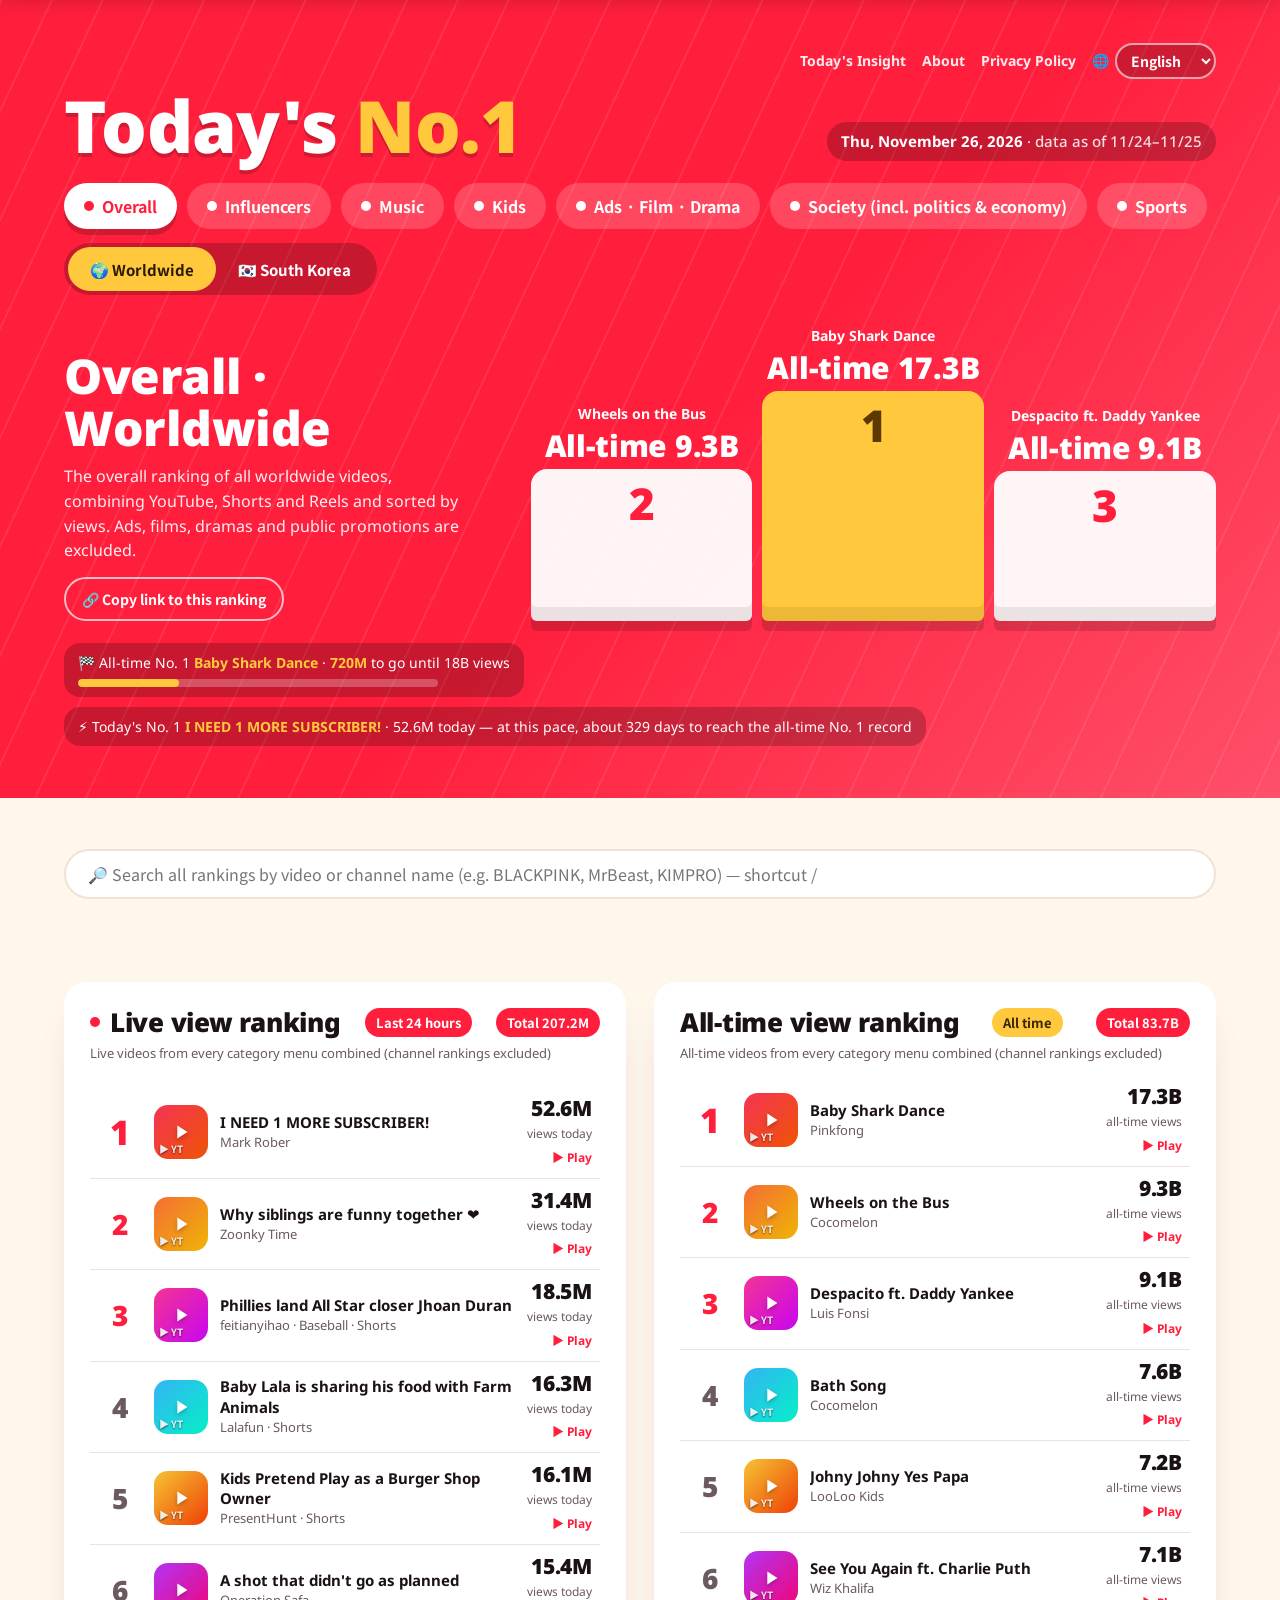
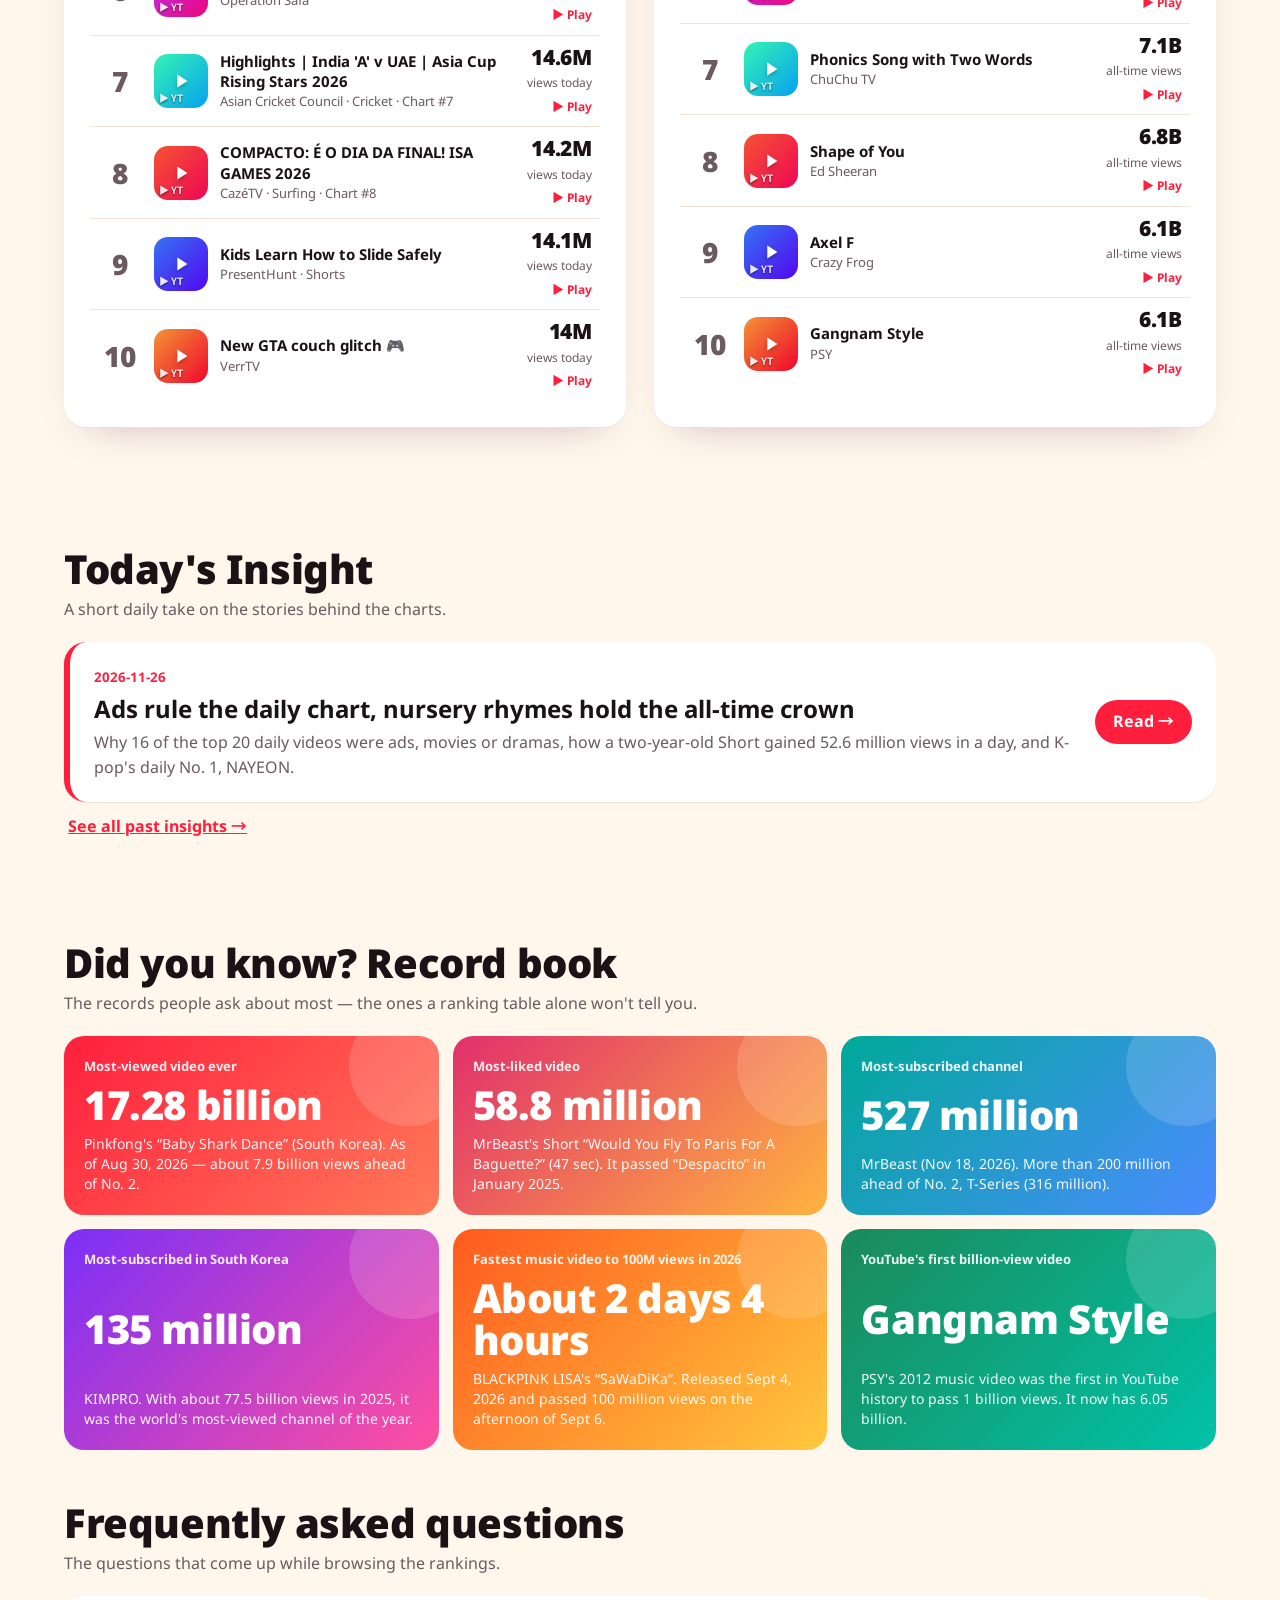
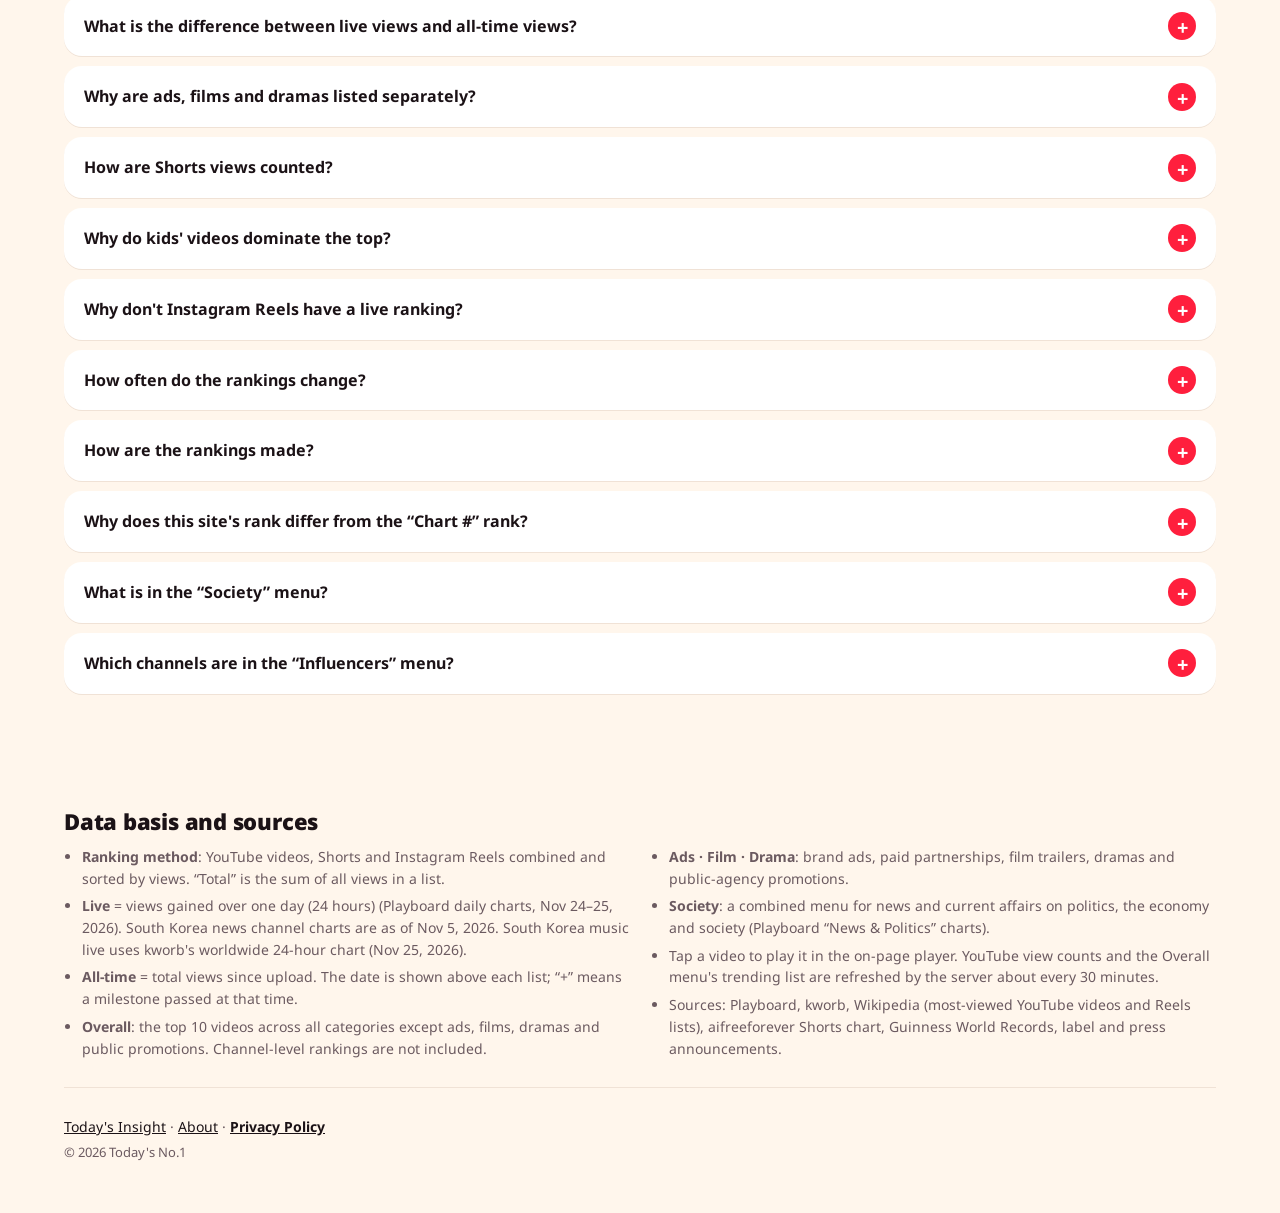
==== index.html @ 50cc7dae "오늘의 1위 사이트 첫 배포: 7개 언어, 설치형 앱, 서버 조회수 갱신 Co-Authored-By: Claude Opus 5.5 <noreply@anthropic.com> Cla" ====
<!DOCTYPE html>
<html lang="ko">
<head>
<meta charset="utf-8">
<meta name="viewport" content="width=device-width, initial-scale=1, viewport-fit=cover">
<title>오늘의 1위</title>
<meta name="description" content="유튜브·쇼츠·인스타 릴스 조회수 순위를 분야별(종합·인플루언서·음악·키즈·광고·사회·스포츠)로 전세계와 South Korea로 나눠 실시간·누적으로 한눈에 보는 사이트">
<meta property="og:title" content="오늘의 1위 — 전세계·South Korea 조회수 순위">
<meta property="og:description" content="유튜브·쇼츠·릴스 조회수 실시간·누적 순위를 분야별로 한눈에">
<meta property="og:type" content="website">
<meta name="theme-color" content="#ff1f3d">
<link rel="icon" type="image/png" sizes="32x32" href="icons/favicon-32.png">
<link rel="manifest" href="manifest.webmanifest">
<link rel="apple-touch-icon" href="icons/apple-touch-icon.png">
<meta name="apple-mobile-web-app-capable" content="yes">
<meta name="mobile-web-app-capable" content="yes">
<meta name="apple-mobile-web-app-status-bar-style" content="black-translucent">
<meta name="apple-mobile-web-app-title" content="오늘의 1위">
<link rel="preconnect" href="https://fonts.googleapis.com">
<link href="https://fonts.googleapis.com/css2?family=Black+Han+Sans&family=Noto+Sans+KR:wght@400;500;700;900&display=swap" rel="stylesheet">
<style>
/* VOICE: 시끌벅적한 시상식 전광판 — 들뜨고 화려하지만 숫자는 정확하게
   IDEA: 플랫폼마다 색이 바뀌는 시상대(포디움) + 순위 전광판
   PICTURE: 상단 컬러 밴드 위에 1·2·3위 시상대, 높이는 조회수에 비례
   COLOUR and TYPE: 유튜브 레드 / 쇼츠 오렌지 / 릴스 핑크 / 인플루언서 틸, 노랑 포인트; Black Han Sans + Noto Sans KR
   LAYOUT: 컬러 밴드(로고·메뉴·시상대) → 실시간 | 누적 두 단 랭킹 → 출처 */
:root{color-scheme:light dark;
  --bg:light-dark(#fff6ec,#140f13);--card:light-dark(#ffffff,#211a20);--ink:light-dark(#1b1216,#fbf3ee);
  --sub:light-dark(#6b5a60,#bfaeb4);--line:light-dark(#f0e2d6,#33282f);--gold:#ffc83d;
  --c:#ff1f3d;--c2:#ff7a90;--on:#fff}
:root[data-theme=light]{color-scheme:light}:root[data-theme=dark]{color-scheme:dark}
body[data-p=total]{--c:#ff1f3d;--c2:#ff7a90}
body[data-p=society]{--c:#c2185b;--c2:#ff8a65}
body[data-p=sports]{--c:#0087b8;--c2:#4fe0a6}
.sum{background:var(--ink);color:var(--bg)}
body[data-p=shorts]{--c:#ff5a1f;--c2:#ffb15c}
body[data-p=reels]{--c:#e1306c;--c2:#ffb340}
body[data-p=inf]{--c:#00a99a;--c2:#4b8bff}
body[data-p=music]{--c:#7a2df0;--c2:#ff5c8a}
body[data-p=kids]{--c:#1fa64a;--c2:#ffd23f}
body[data-p=ad]{--c:#2459e0;--c2:#20c4d8}
*{box-sizing:border-box;min-width:0}
body{margin:0;background:var(--bg);color:var(--ink);font:16px/1.55 "Noto Sans KR",system-ui,sans-serif;overflow-x:clip}
a{color:inherit}
.band{padding:clamp(22px,4vw,52px) max(5vw,16px)}
.wrap{max-width:1240px;margin:0 auto}
.hero{background:linear-gradient(135deg,var(--c) 0%,var(--c) 55%,var(--c2) 140%);color:var(--on);position:relative;overflow:hidden;transition:background .4s}
.hero::before{content:"";position:absolute;inset:0;background:repeating-linear-gradient(115deg,rgba(255,255,255,.08) 0 2px,transparent 2px 46px);pointer-events:none}
.top{display:flex;flex-wrap:wrap;align-items:flex-end;justify-content:space-between;gap:12px;position:relative}
h1{font:400 clamp(40px,7vw,72px)/1 "Black Han Sans",sans-serif;margin:0;letter-spacing:.5px;text-shadow:0 4px 0 rgba(0,0,0,.18)}
h1 span{color:var(--gold)}
.date{font-weight:700;font-size:15px;background:rgba(0,0,0,.22);padding:8px 14px;border-radius:999px;white-space:nowrap}
nav{display:flex;flex-wrap:wrap;gap:10px;margin-top:22px;position:relative}
.tab{appearance:none;border:0;cursor:pointer;font:700 16px "Noto Sans KR",sans-serif;min-height:46px;padding:0 20px;border-radius:999px;background:rgba(255,255,255,.18);color:#fff;display:flex;align-items:center;gap:8px}
.tab[aria-selected=true]{background:#fff;color:var(--c);box-shadow:0 6px 0 rgba(0,0,0,.18)}
.tab:focus-visible,.seg button:focus-visible,.row:focus-visible,.go:focus-visible{outline:3px solid var(--gold);outline-offset:2px}
.dot{width:10px;height:10px;border-radius:50%;background:currentColor}
.seg{display:inline-flex;background:rgba(0,0,0,.22);border-radius:999px;padding:4px;margin-top:14px;position:relative}
.seg button{appearance:none;border:0;cursor:pointer;font:700 15px "Noto Sans KR",sans-serif;min-height:44px;padding:0 22px;border-radius:999px;background:transparent;color:#fff}
.seg button[aria-pressed=true]{background:var(--gold);color:#2a1a00}
.stage{display:grid;grid-template-columns:minmax(0,1fr) minmax(0,1.6fr);gap:clamp(16px,3vw,40px);align-items:end;margin-top:26px;position:relative}
.stage h2{font:400 clamp(30px,4.4vw,48px)/1.08 "Black Han Sans",sans-serif;margin:0 0 10px;text-wrap:balance}
.stage p{margin:0;opacity:.92;max-width:44ch}
.pod{display:grid;grid-template-columns:repeat(3,minmax(0,1fr));gap:10px;align-items:end;min-height:300px}
.step{display:flex;flex-direction:column;justify-content:flex-end;text-decoration:none;color:inherit}
.step .who{font-size:14px;font-weight:700;line-height:1.3;margin-bottom:8px;display:-webkit-box;-webkit-line-clamp:2;-webkit-box-orient:vertical;overflow:hidden;text-align:center}
.step .n{font:400 clamp(22px,3vw,30px)/1 "Black Han Sans",sans-serif;text-align:center;margin-bottom:8px;white-space:nowrap}
.block{border-radius:16px 16px 6px 6px;background:rgba(255,255,255,.95);color:var(--c);display:flex;align-items:flex-start;justify-content:center;padding-top:12px;font:400 44px/1 "Black Han Sans",sans-serif;box-shadow:inset 0 -14px 0 rgba(0,0,0,.08),0 10px 0 rgba(0,0,0,.15);transform-origin:bottom;animation:rise .7s cubic-bezier(.2,.9,.3,1.2) both}
.s1 .block{background:var(--gold);color:#5a3a00}
.step:hover .block{filter:brightness(1.05)}
@keyframes rise{from{transform:scaleY(.05)}to{transform:scaleY(1)}}
.pod-empty{grid-column:1/-1;align-self:center;text-align:center;font-weight:700;background:rgba(0,0,0,.18);border-radius:18px;padding:28px}
main .wrap{display:grid;grid-template-columns:repeat(2,minmax(0,1fr));gap:clamp(16px,2.4vw,28px)}
.board{background:var(--card);border-radius:22px;padding:clamp(16px,2.2vw,26px);box-shadow:0 1px 0 var(--line),0 18px 40px -26px rgba(60,20,30,.35)}
.bh{display:flex;flex-wrap:wrap;align-items:center;justify-content:space-between;gap:8px;margin-bottom:6px}
.bh h3{font:400 26px/1.1 "Black Han Sans",sans-serif;margin:0;display:flex;align-items:center;gap:10px}
.pill{font:700 13px "Noto Sans KR",sans-serif;padding:5px 11px;border-radius:999px;background:var(--c);color:#fff;white-space:nowrap}
.pill.t{background:var(--gold);color:#3a2600}
.live{width:10px;height:10px;border-radius:50%;background:var(--c);box-shadow:0 0 0 0 var(--c);animation:pulse 1.6s infinite}
@keyframes pulse{70%{box-shadow:0 0 0 10px transparent}100%{box-shadow:0 0 0 0 transparent}}
.asof{font-size:13px;color:var(--sub);margin:0 0 12px}
ol{list-style:none;margin:0;padding:0}
.row{display:grid;grid-template-columns:44px 54px minmax(0,1fr) auto;gap:12px;align-items:center;padding:10px 8px;border-radius:14px;text-decoration:none;min-height:66px}
.row:hover{background:color-mix(in srgb,var(--c) 9%,transparent)}
li+li .row{border-top:1px solid var(--line);border-radius:0}
li+li .row:hover{border-radius:14px}
.rk{font:400 28px/1 "Black Han Sans",sans-serif;text-align:center;color:var(--sub)}
li:nth-child(1) .rk{color:var(--c);font-size:34px}li:nth-child(2) .rk,li:nth-child(3) .rk{color:var(--c)}
.th{width:54px;height:54px;border-radius:14px;display:grid;place-items:center;position:relative;overflow:hidden}
.th svg{width:22px;height:22px;fill:#fff;filter:drop-shadow(0 2px 2px rgba(0,0,0,.25))}
.th b{position:absolute;left:5px;bottom:3px;font:700 10px "Noto Sans KR";color:rgba(255,255,255,.9)}
.tt{font-weight:700;line-height:1.35;display:-webkit-box;-webkit-line-clamp:2;-webkit-box-orient:vertical;overflow:hidden;font-size:15px}
.ch{display:block;font-size:13px;color:var(--sub);white-space:nowrap;overflow:hidden;text-overflow:ellipsis}
.bar{height:5px;border-radius:5px;background:var(--line);margin-top:6px;overflow:hidden}
.bar i{display:block;height:100%;border-radius:5px;background:linear-gradient(90deg,var(--c),var(--c2))}
.vv{text-align:right;white-space:nowrap}
.vv strong{display:block;font:400 21px/1.1 "Black Han Sans",sans-serif;color:var(--ink)}
.vv small{font-size:12px;color:var(--sub)}
.vv .play{display:block;margin-top:4px;font-size:12px;font-weight:700;color:var(--c)}
.xh{font:700 15px "Noto Sans KR",sans-serif;margin:20px 0 4px;padding-top:14px;border-top:3px solid var(--c);color:var(--c)}
.empty{border:2px dashed var(--line);border-radius:18px;padding:22px;text-align:center;color:var(--sub)}
.empty strong{display:block;color:var(--ink);font-size:17px;margin-bottom:6px}
.go{display:inline-flex;align-items:center;min-height:44px;margin-top:12px;padding:0 18px;border-radius:999px;background:var(--c);color:#fff;font-weight:700;text-decoration:none}
.note{font-size:13px;color:var(--sub);margin:12px 4px 0}
footer{color:var(--sub);font-size:14px}
footer h4{font:400 22px "Black Han Sans",sans-serif;color:var(--ink);margin:0 0 10px}
footer ul{margin:0;padding-left:18px;columns:2 320px;column-gap:40px}
footer li{margin-bottom:6px;break-inside:avoid}
@media(max-width:900px){main .wrap{grid-template-columns:minmax(0,1fr)}.stage{grid-template-columns:minmax(0,1fr)}}
@media(max-width:600px){.step .n{font-size:17px;white-space:normal;line-height:1.15}.row{grid-template-columns:30px 44px minmax(0,1fr) auto;gap:9px;padding:9px 2px}.th{width:44px;height:44px}.rk{font-size:22px}.vv strong{font-size:17px}.pod{min-height:240px}.block{font-size:32px}.tab{padding:0 14px;font-size:15px}.seg button{padding:0 16px}}
@media(prefers-reduced-motion:reduce){.block,.live{animation:none}.hero{transition:none}}

.th img{position:absolute;inset:0;width:100%;height:100%;object-fit:cover}
.th svg{position:relative;z-index:1}
.th b{z-index:1;text-shadow:0 1px 2px rgba(0,0,0,.6)}
.livetag{display:inline-block;font:700 11px "Noto Sans KR";color:#fff;background:var(--c);border-radius:6px;padding:1px 6px;margin-left:4px;vertical-align:2px}
.delta{display:block;font-size:12px;font-weight:700;color:var(--c)}
.api{background:var(--card);border-radius:22px;padding:clamp(16px,2.2vw,26px);margin:0 auto;max-width:1240px;display:grid;grid-template-columns:minmax(0,1fr) auto;gap:14px 20px;align-items:center;box-shadow:0 1px 0 var(--line)}
.api h3{font:400 22px "Black Han Sans",sans-serif;margin:0 0 4px}
.api p{margin:0;font-size:14px;color:var(--sub)}
.api form{display:flex;flex-wrap:wrap;gap:8px;align-items:center}
.api input,.api select{font:16px "Noto Sans KR",sans-serif;min-height:44px;border-radius:12px;border:2px solid var(--line);background:var(--bg);color:var(--ink);padding:0 12px}
.api input{width:min(340px,100%)}
.btn{appearance:none;border:0;cursor:pointer;font:700 15px "Noto Sans KR",sans-serif;min-height:44px;padding:0 18px;border-radius:999px;background:var(--c);color:#fff}
.btn.ghost{background:transparent;color:var(--c);border:2px solid var(--c)}
.btn:focus-visible,.api input:focus-visible,.api select:focus-visible{outline:3px solid var(--gold);outline-offset:2px}
#status{grid-column:1/-1;font-size:14px;font-weight:700}
#status.err{color:#d61f3a}
.trend{margin:0 0 12px;display:flex;flex-wrap:wrap;gap:8px}
.modal{position:fixed;inset:0;background:rgba(10,4,8,.82);display:none;place-items:center;z-index:50;padding:16px}
.modal.on{display:grid}
.mbox{width:min(960px,100%);background:#111;border-radius:20px;overflow:hidden;box-shadow:0 30px 80px rgba(0,0,0,.5)}
.mbox.vert{width:min(420px,100%)}
.frame{position:relative;aspect-ratio:16/9;background:#000}
.mbox.vert .frame{aspect-ratio:9/16;max-height:78vh}
.frame iframe{position:absolute;inset:0;width:100%;height:100%;border:0}
.mbar{display:flex;align-items:center;gap:10px;padding:12px 14px;color:#fff}
.mbar strong{flex:1;font-size:15px;line-height:1.35;display:-webkit-box;-webkit-line-clamp:2;-webkit-box-orient:vertical;overflow:hidden}
.mbar a{color:#ffc83d;font-weight:700;font-size:14px;white-space:nowrap}
.x{appearance:none;border:0;cursor:pointer;width:44px;height:44px;border-radius:50%;background:rgba(255,255,255,.14);color:#fff;font-size:22px;flex:none}
@media(max-width:700px){.api{grid-template-columns:minmax(0,1fr)}}

.mile{position:relative;margin-top:22px;display:flex;flex-wrap:wrap;gap:10px}
.mchip{background:rgba(0,0,0,.22);border-radius:16px;padding:10px 14px;font-size:14px;line-height:1.4;max-width:100%}
.mchip b{color:var(--gold)}
.mtrack{height:8px;border-radius:8px;background:rgba(255,255,255,.25);margin-top:6px;overflow:hidden;width:min(360px,70vw)}
.mtrack i{display:block;height:100%;background:var(--gold);border-radius:8px}
.search{max-width:1240px;margin:0 auto;display:flex;gap:10px;align-items:center;flex-wrap:wrap}
.search input{flex:1 1 260px;font:16px "Noto Sans KR",sans-serif;min-height:50px;border-radius:999px;border:2px solid var(--line);background:var(--card);color:var(--ink);padding:0 22px}
.search input:focus-visible{outline:3px solid var(--gold);outline-offset:2px}
#results{max-width:1240px;margin:14px auto 0}
.res{background:var(--card);border-radius:22px;padding:16px 20px}
.res .row{grid-template-columns:54px minmax(0,1fr) auto}
.where{font-size:12px;font-weight:700;color:#fff;background:var(--c);border-radius:6px;padding:1px 7px;margin-right:6px;white-space:nowrap}
.sec h2{font:400 clamp(28px,3.6vw,40px)/1.1 "Black Han Sans",sans-serif;margin:0 0 6px}
.sec .lede{margin:0 0 20px;color:var(--sub)}
.facts{display:grid;grid-template-columns:repeat(auto-fill,minmax(min(340px,100%),1fr));gap:14px}
.fact{border-radius:20px;padding:20px;color:#fff;position:relative;overflow:hidden;min-height:170px;display:flex;flex-direction:column;justify-content:space-between}
.fact small{font-weight:700;opacity:.9;font-size:13px}
.fact strong{font:400 clamp(30px,3.4vw,40px)/1.05 "Black Han Sans",sans-serif;margin:8px 0}
.fact p{margin:0;font-size:14px;line-height:1.45;opacity:.95}
.fact::after{content:"";position:absolute;right:-30px;top:-30px;width:120px;height:120px;border-radius:50%;background:rgba(255,255,255,.14)}
.faq details{background:var(--card);border-radius:18px;margin-bottom:10px;box-shadow:0 1px 0 var(--line)}
.faq summary{cursor:pointer;list-style:none;padding:18px 54px 18px 20px;font-weight:700;font-size:16px;position:relative;min-height:44px}
.faq summary::-webkit-details-marker{display:none}
.faq summary::after{content:"+";position:absolute;right:20px;top:50%;transform:translateY(-50%);width:28px;height:28px;border-radius:50%;background:var(--c);color:#fff;display:grid;place-items:center;font-size:20px}
.faq details[open] summary::after{content:"−"}
.faq summary:focus-visible{outline:3px solid var(--gold);outline-offset:2px;border-radius:18px}
.faq .a{padding:0 20px 18px;color:var(--sub);max-width:80ch}
.faq .a b{color:var(--ink)}

html{scroll-padding-top:80px}:root.app{scroll-padding-top:170px}
.dsub{font-weight:500;opacity:.85}
.skip{position:absolute;left:-9999px;top:8px;z-index:60;background:#fff;color:#000;padding:10px 14px;border-radius:10px;font-weight:700}
.skip:focus{left:8px}
.mini{position:fixed;left:0;right:0;top:0;z-index:40;background:var(--c);color:#fff;box-shadow:0 6px 20px rgba(0,0,0,.18);transform:translateY(-110%);transition:transform .25s}
.mini.on{transform:none}
.mini-in{max-width:1240px;margin:0 auto;display:flex;gap:10px;align-items:center;padding:8px max(5vw,12px)}
.mini-tabs{display:flex;gap:6px;overflow-x:auto;scrollbar-width:none;flex:1;scroll-snap-type:x proximity}
.mini-tabs::-webkit-scrollbar{display:none}
.mini .tab{min-height:40px;padding:0 14px;font-size:14px;white-space:nowrap;flex:none;box-shadow:none;scroll-snap-align:start}
.mini .tab[aria-selected=true]{box-shadow:none}
.mini-seg{display:flex;background:rgba(0,0,0,.22);border-radius:999px;padding:3px;flex:none}
.mini-seg button{appearance:none;border:0;cursor:pointer;font:700 13px "Noto Sans KR",sans-serif;min-height:38px;padding:0 12px;border-radius:999px;background:transparent;color:#fff;white-space:nowrap}
.mini-seg button[aria-pressed=true]{background:var(--gold);color:#2a1a00}
.share{appearance:none;border:2px solid rgba(255,255,255,.7);background:transparent;color:#fff;cursor:pointer;font:700 14px "Noto Sans KR",sans-serif;min-height:44px;padding:0 16px;border-radius:999px;margin-top:14px}
.share:hover{background:rgba(255,255,255,.15)}
.totop{position:fixed;right:16px;bottom:18px;z-index:45;width:50px;height:50px;border-radius:50%;border:0;cursor:pointer;background:var(--c);color:#fff;font-size:22px;font-weight:700;box-shadow:0 8px 20px rgba(0,0,0,.25);opacity:0;pointer-events:none;transition:opacity .2s}
.totop.on{opacity:1;pointer-events:auto}
.share:focus-visible,.totop:focus-visible,.mini-seg button:focus-visible{outline:3px solid var(--gold);outline-offset:2px}
@media(max-width:600px){.mini-seg button{padding:0 9px;font-size:12px}.dsub{display:block}}
@media(prefers-reduced-motion:reduce){.mini{transition:none}}

.sitenav{display:flex;flex-wrap:wrap;gap:4px 16px;justify-content:flex-end;position:relative;margin:-8px 0 10px;font-size:14px;font-weight:700}
.sitenav a{color:#fff;text-decoration:none;opacity:.9;min-height:32px;display:inline-flex;align-items:center}
.sitenav a:hover{opacity:1;text-decoration:underline}
.adband{padding-top:18px!important;padding-bottom:0!important}
.adslot{max-width:1240px;margin:0 auto;text-align:center}
.adslot:empty{display:none}
.adslot .adlabel{display:block;font-size:11px;color:var(--sub);margin-bottom:4px;letter-spacing:.02em}
.adslot ins{margin:0 auto}
.postcard{display:grid;grid-template-columns:minmax(0,1fr) auto;gap:16px;align-items:center;background:var(--card);border-radius:22px;padding:22px 24px;text-decoration:none;color:inherit;box-shadow:0 1px 0 var(--line);border-left:6px solid var(--c)}
.postcard:hover{box-shadow:0 1px 0 var(--line),0 14px 30px -18px rgba(0,0,0,.35)}
.postcard small{color:var(--c);font-weight:700}
.postcard strong{display:block;font-size:clamp(19px,2.2vw,24px);line-height:1.3;margin:4px 0 6px}
.postcard p{margin:0;color:var(--sub)}
.postcard .go{margin:0}
.postmore{margin:12px 4px 0;font-weight:700}
.postmore a{color:var(--c)}
.fbot{margin-top:22px;padding-top:18px;border-top:1px solid var(--line)}
.flinks{margin:10px 0 4px}.flinks a{color:var(--ink)}
.fop{margin:0;font-size:13px}
@media(max-width:600px){.postcard{grid-template-columns:minmax(0,1fr)}.sitenav{justify-content:flex-start;margin:0 0 10px}}

.lang{display:inline-flex;align-items:center;gap:6px;color:#fff;font-weight:700}
.langsel{font:700 14px "Noto Sans KR",sans-serif;min-height:36px;border-radius:999px;border:2px solid rgba(255,255,255,.6);background:rgba(0,0,0,.2);color:#fff;padding:0 10px;cursor:pointer}
.langsel option{color:#111;background:#fff}
.langsel:focus-visible{outline:3px solid var(--gold);outline-offset:2px}
.mini-lang .langsel{min-height:34px;font-size:13px}
:root:not([lang=ko]) h1,:root:not([lang=ko]) .stage h2,:root:not([lang=ko]) .sec h2,:root:not([lang=ko]) .bh h3,:root:not([lang=ko]) .rk,:root:not([lang=ko]) .vv strong,:root:not([lang=ko]) .step .n,:root:not([lang=ko]) .block,:root:not([lang=ko]) .fact strong,:root:not([lang=ko]) footer h4,:root:not([lang=ko]) .api h3{font-family:"Noto Sans","Noto Sans SC","Noto Sans JP","Noto Sans KR",system-ui,sans-serif;font-weight:900;letter-spacing:-.01em}
:root[lang=zh-CN] body{font-family:"Noto Sans SC","Noto Sans KR",system-ui,sans-serif}
:root[lang=ja] body{font-family:"Noto Sans JP","Noto Sans KR",system-ui,sans-serif}
:root[lang=ru] body,:root[lang=es] body,:root[lang=fr] body,:root[lang=en] body{font-family:"Noto Sans","Noto Sans KR",system-ui,sans-serif}
@media(max-width:600px){.mini-lang{display:none}}

/* ===== 앱 화면 (휴대폰·설치 앱) ===== */
.applogo,.appinstall,.boardseg,.tabbar{display:none}
.offline{background:#2b2b2b;color:#fff;text-align:center;font-size:14px;font-weight:700;padding:8px 12px}
.installcard{display:grid;grid-template-columns:48px minmax(0,1fr) auto 36px;gap:12px;align-items:center;background:var(--card);margin:14px max(4vw,12px) 0;padding:12px 14px;border-radius:18px;box-shadow:0 10px 30px -18px rgba(0,0,0,.4)}
.installcard[hidden]{display:none}
.installcard img{border-radius:12px}
.installcard strong{display:block;font-size:15px;line-height:1.3}
.installcard p{margin:2px 0 0;font-size:13px;color:var(--sub)}
.installcard .btn{min-height:40px;padding:0 14px;font-size:14px}
.x2{appearance:none;border:0;background:transparent;font-size:22px;color:var(--sub);cursor:pointer;width:36px;height:36px}
:root.app body{padding-top:calc(108px + env(safe-area-inset-top));padding-bottom:calc(70px + env(safe-area-inset-bottom))}
:root.app .mini{transform:none!important;padding-top:env(safe-area-inset-top);box-shadow:0 4px 16px rgba(0,0,0,.16)}
:root.app .mini-in{display:grid;grid-template-columns:auto minmax(0,1fr) auto;grid-template-areas:"logo inst lang" "tabs tabs tabs";gap:8px 8px;padding:8px 12px 10px}
:root.app .applogo{display:block;grid-area:logo;color:#fff;text-decoration:none;font:400 22px/1 "Black Han Sans",sans-serif;white-space:nowrap}
:root.app:not([lang=ko]) .applogo{font-family:"Noto Sans","Noto Sans SC","Noto Sans JP",sans-serif;font-weight:900;font-size:19px}
:root.app .applogo b{color:var(--gold);font-weight:inherit}
:root.app .appinstall:not([hidden]){display:inline-flex;grid-area:inst;justify-self:start;align-items:center;min-height:32px;padding:0 12px;border:0;border-radius:999px;background:var(--gold);color:#3a2600;font:700 13px "Noto Sans KR",sans-serif;cursor:pointer}
:root.app .mini-lang{display:inline-flex;grid-area:lang}
:root.app .mini-lang .langsel{min-height:32px;max-width:96px;font-size:12px;padding:0 6px}
:root.app .mini-seg{display:none}
:root.app .mini-seg button{min-height:32px;padding:0 10px;font-size:12px}
:root.app .mini-tabs{grid-area:tabs}
:root.app .mini .tab{min-height:36px;padding:0 14px;font-size:14px}
:root.app .sitenav,:root.app .hero #tabs,:root.app .hero h1,:root.app .skip,:root.app .totop{display:none!important}
:root.app .hero{padding-top:14px;padding-bottom:18px}
:root.app .top{justify-content:flex-start}
:root.app .date{font-size:12px;padding:5px 10px}
:root.app .hero #seg{margin-top:12px}
:root.app .hero #seg button{min-height:40px;padding:0 18px;font-size:14px}
:root.app body{padding-top:var(--appbar,calc(100px + env(safe-area-inset-top)))}
:root.app .boardseg{top:var(--appbar,calc(100px + env(safe-area-inset-top)))}
:root.app .stage{margin-top:12px;gap:10px}
:root.app .stage h2{font-size:26px;margin-bottom:6px}
:root.app .stage p{font-size:14px}
:root.app .share{min-height:38px;font-size:13px;margin-top:10px}
:root.app .pod{min-height:210px}
:root.app .block{font-size:30px}
:root.app .mile{margin-top:12px}
:root.app .mchip{font-size:13px;padding:8px 12px}
:root.app .boardseg{display:flex;position:sticky;top:calc(108px + env(safe-area-inset-top));z-index:30;margin:14px max(4vw,12px) 0;background:var(--card);border-radius:999px;padding:4px;box-shadow:0 6px 18px -12px rgba(0,0,0,.35)}
:root.app .boardseg button{flex:1;appearance:none;border:0;background:transparent;min-height:42px;border-radius:999px;font:700 15px "Noto Sans KR",sans-serif;color:var(--sub);cursor:pointer}
:root.app .boardseg button[aria-selected=true]{background:var(--c);color:#fff}
:root.app #boards{padding-top:12px}
:root.app #boards .wrap{grid-template-columns:minmax(0,1fr)}
:root.app #boards[data-show=daily] .board:nth-child(2),:root.app #boards[data-show=total] .board:nth-child(1){display:none}
:root.app .board{border-radius:18px;padding:14px 12px}
:root.app .band{padding-left:max(4vw,12px);padding-right:max(4vw,12px)}
:root.app .tabbar{display:grid;grid-template-columns:repeat(5,minmax(0,1fr));position:fixed;left:0;right:0;bottom:0;z-index:45;background:var(--card);border-top:1px solid var(--line);padding:6px 4px calc(6px + env(safe-area-inset-bottom));box-shadow:0 -6px 20px -14px rgba(0,0,0,.35)}
:root.app .tabbar button{appearance:none;border:0;background:transparent;display:flex;flex-direction:column;align-items:center;gap:2px;min-height:52px;justify-content:center;font:700 11px "Noto Sans KR",sans-serif;color:var(--sub);cursor:pointer;border-radius:12px}
:root.app .tabbar svg{width:24px;height:24px;fill:currentColor}
:root.app .tabbar button[aria-current=page]{color:var(--c)}
:root.app .tabbar button:focus-visible,:root.app .boardseg button:focus-visible{outline:3px solid var(--gold);outline-offset:-3px}
:root.app .modal{padding:0;place-items:end center}
:root.app .mbox{border-radius:20px 20px 0 0;width:100%;padding-bottom:env(safe-area-inset-bottom)}
:root.app html{scroll-padding-top:170px}
@media(display-mode:standalone){.installcard,.appinstall{display:none!important}}
</style>
</head>
<body data-p="total">
<a class="skip" href="#h-daily">순위 바로 보기</a>
<div class="mini" id="mini" aria-hidden="true">
  <div class="mini-in">
    <a class="applogo" href="#total-global" aria-label="오늘의 1위">오늘의 <b>1위</b></a>
    <button class="appinstall" id="appinstall" type="button" hidden>앱 설치</button>
    <div class="mini-tabs"><button class="tab" tabindex="-1" data-p="total">종합</button>
      <button class="tab" tabindex="-1" data-p="inf">인플루언서</button>
      <button class="tab" tabindex="-1" data-p="music">음악</button>
      <button class="tab" tabindex="-1" data-p="kids">키즈</button>
      <button class="tab" tabindex="-1" data-p="ad">광고·영화·드라마</button>
      <button class="tab" tabindex="-1" data-p="society">사회 (정치·경제 포함)</button>
      <button class="tab" tabindex="-1" data-p="sports">스포츠</button></div>
    <label class="lang mini-lang">🌐<select class="langsel" id="langsel2" aria-label="Language"></select></label>
    <div class="mini-seg"><button data-r="global" tabindex="-1">🌍 전세계</button><button data-r="kr" tabindex="-1">🇰🇷 South Korea</button></div>
  </div>
</div>
<header class="hero band">
  <div class="wrap">
    <nav class="sitenav" aria-label="사이트"><a href="posts/" data-keep-lang>오늘의 해설</a><a href="about.html" data-keep-lang>소개</a><a href="privacy.html" data-keep-lang>개인정보처리방침</a><label class="lang">🌐<select class="langsel" id="langsel" aria-label="Language"></select></label></nav>
    <div class="top">
      <h1>오늘의 <span>1위</span></h1>
      <div class="date" id="today"></div>
    </div>
    <nav id="tabs" role="tablist" aria-label="분야">
      <button class="tab" role="tab" data-p="total"><span class="dot"></span>종합</button>
      <button class="tab" role="tab" data-p="inf"><span class="dot"></span>인플루언서</button>
      <button class="tab" role="tab" data-p="music"><span class="dot"></span>음악</button>
      <button class="tab" role="tab" data-p="kids"><span class="dot"></span>키즈</button>
      <button class="tab" role="tab" data-p="ad"><span class="dot"></span>광고·영화·드라마</button>
      <button class="tab" role="tab" data-p="society"><span class="dot"></span>사회 (정치·경제 포함)</button>
      <button class="tab" role="tab" data-p="sports"><span class="dot"></span>스포츠</button>
    </nav>
    <div class="seg" id="seg" role="group" aria-label="지역">
      <button data-r="global">🌍 전세계</button>
      <button data-r="kr">🇰🇷 South Korea</button>
    </div>
    <div class="stage">
      <div>
        <h2 id="title">유튜브 동영상 · 전세계</h2>
        <p id="lead"></p>
        <button class="share" id="share" type="button">🔗 이 순위 링크 복사</button>
      </div>
      <div class="pod" id="pod"></div>
    </div>
    <div class="mile" id="mile" aria-live="polite"></div>
  </div>
</header>

<section class="band" style="padding-bottom:0" aria-label="검색">
  <div class="search">
    <input id="q" type="search" placeholder="🔎 영상·채널 이름으로 전체 순위 검색 (예: 블랙핑크, MrBeast, 김프로) — 단축키 /" autocomplete="off" aria-label="전체 순위 검색">
  </div>
  <div id="results"></div>
</section>
<div class="band adband"><div class="adslot" data-slot="top"></div></div>

<div class="offline" id="offline" hidden>오프라인 상태입니다. 마지막으로 받은 순위를 보여 드려요.</div>
<div class="installcard" id="installcard" hidden>
  <img src="icons/icon-192.png" alt="" width="48" height="48">
  <div><strong>오늘의 1위를 앱으로 설치</strong><p id="installtext">홈 화면에 추가해 앱처럼 쓰세요.</p></div>
  <button class="btn" id="installgo" type="button">앱 설치</button>
  <button class="x2" id="installno" type="button" aria-label="닫기">×</button>
</div>
<div class="boardseg" id="boardseg" role="tablist" aria-label="순위 종류"><button type="button" data-b="daily" aria-selected="true">실시간</button><button type="button" data-b="total" aria-selected="false">누적</button></div>
<main class="band" id="boards" data-show="daily">
  <div class="wrap">
    <section class="board" aria-labelledby="h-daily">
      <div class="bh"><h3 id="h-daily"><span class="live"></span>실시간 조회수 순위</h3><span class="pill">최근 24시간</span><span class="pill sum" id="dsum"></span></div>
      <p class="asof" id="daily-asof"></p>
      <div class="trend" id="trendbar"></div>
      <div id="daily"></div>
    </section>
    <section class="board" aria-labelledby="h-total">
      <div class="bh"><h3 id="h-total">누적 조회수 순위</h3><span class="pill t">역대 전체</span><span class="pill sum" id="tsum"></span></div>
      <p class="asof" id="total-asof"></p>
      <div id="total"></div>
    </section>
  </div>
</main>

<div class="band adband"><div class="adslot" data-slot="mid"></div></div>
<section class="band sec" aria-labelledby="h-post" id="postsec">
  <div class="wrap">
    <h2 id="h-post">오늘의 해설</h2>
    <p class="lede">순위표 뒤에 숨은 이야기를 매일 짧게 정리합니다.</p>
    <div id="postbox"></div>
  </div>
</section>
<section class="band sec" aria-labelledby="h-facts" id="factsec">
  <div class="wrap">
    <h2 id="h-facts">알고 계셨나요? 기록 모음</h2>
    <p class="lede">순위표만으로는 알 수 없는, 사람들이 가장 많이 묻는 기록들입니다.</p>
    <div class="facts">
      <div class="fact" style="background:linear-gradient(135deg,#ff1f3d,#ff7a59)"><small>역대 최다 조회수 영상</small><strong>172.8억 회</strong><p>핑크퐁 ‘아기상어 체조’(South Korea). 2026년 8월 30일 기준이며 2위보다 약 79억 회 많습니다.</p></div>
      <div class="fact" style="background:linear-gradient(135deg,#e1306c,#ffb340)"><small>좋아요가 가장 많은 영상</small><strong>5,880만 개</strong><p>MrBeast 쇼츠 ‘Would You Fly To Paris For A Baguette?’(47초). 2025년 1월 ‘Despacito’를 넘어섰습니다.</p></div>
      <div class="fact" style="background:linear-gradient(135deg,#00a99a,#4b8bff)"><small>구독자 1위 채널</small><strong>5억 2,700만</strong><p>MrBeast(2026.11.18). 2위 T-Series(3억 1,600만)와 2억 명 넘게 차이 납니다.</p></div>
      <div class="fact" style="background:linear-gradient(135deg,#7b2ff7,#ff4fa0)"><small>South Korea 구독자 1위</small><strong>1억 3,500만</strong><p>김프로KIMPRO. 2025년 한 해 약 775억 회로 전 세계 채널 연간 조회수 1위를 차지했습니다.</p></div>
      <div class="fact" style="background:linear-gradient(135deg,#ff5a1f,#ffc83d)"><small>2026년 가장 빨리 1억 뷰 돌파한 뮤직비디오</small><strong>약 2일 4시간</strong><p>BLACKPINK 리사 ‘SaWaDiKa’. 2026년 9월 4일 공개 후 9월 6일 오후 1억 뷰를 넘었습니다.</p></div>
      <div class="fact" style="background:linear-gradient(135deg,#1b8a5a,#00c2a8)"><small>유튜브 최초 10억 뷰</small><strong>강남스타일</strong><p>PSY의 2012년 뮤직비디오가 유튜브 역사상 처음으로 10억 뷰를 넘었고, 지금은 60.5억 회입니다.</p></div>
    </div>
  </div>
</section>
<section class="band sec faq" aria-labelledby="h-faq" id="faqsec" style="padding-top:0">
  <div class="wrap">
    <h2 id="h-faq">자주 묻는 질문</h2>
    <p class="lede">순위를 보다 보면 생기는 궁금증을 모았습니다.</p>
    <details><summary>실시간 조회수와 누적 조회수는 뭐가 달라요?</summary><div class="a"><b>실시간</b>은 최근 하루 동안 늘어난 조회수라 ‘오늘 뜨는 영상’을 보여 줍니다. <b>누적</b>은 영상이 올라온 뒤 지금까지 쌓인 전체 조회수라 ‘역대 기록’입니다. 그래서 두 목록에 나오는 영상이 서로 다릅니다.</div></details>
    <details><summary>광고·영화·드라마는 왜 따로 모았나요?</summary><div class="a">기업이 유튜브 광고로 내보낸 영상은 광고로 재생된 횟수도 조회수에 잡힐 수 있어서, 광고비를 많이 쓴 영상이 하루 수천만 회씩 오르며 일간 차트를 차지합니다. 사람들이 스스로 찾아 본 영상과 섞이지 않도록 광고·영화 예고편·드라마·공공기관 홍보는 <b>‘광고·영화·드라마’ 메뉴</b>에 따로 모았고, ‘종합’ 순위에서는 뺐습니다.</div></details>
    <details><summary>쇼츠 조회수는 어떻게 세나요?</summary><div class="a">2025년 3월 31일부터 쇼츠는 <b>재생이 시작되거나 반복 재생될 때마다</b> 조회수 1회로 셉니다. 예전처럼 몇 초 이상 봐야 한다는 조건이 없어져 조회수가 크게 늘었습니다. 크리에이터 수익은 기존 방식의 ‘참여 조회수(engaged views)’로 따로 계산합니다.</div></details>
    <details><summary>왜 어린이 영상이 상위권을 휩쓸어요?</summary><div class="a">누적 TOP 10 중 절반(5편)이 동요·키즈 영상입니다. 아이들은 같은 영상을 여러 번 반복해서 보고, 노래가 언어 장벽 없이 전 세계에서 재생되기 때문에 수년에 걸쳐 조회수가 계속 쌓입니다.</div></details>
    <details><summary>인스타 릴스는 왜 실시간 순위가 없어요?</summary><div class="a">인스타그램은 게시물별 누적 재생수만 보여 주고, 일간 조회수나 공개 API를 제공하지 않습니다. 그래서 릴스는 기준일의 누적 순위만 보여 드립니다.</div></details>
    <details><summary>순위는 얼마나 자주 바뀌나요?</summary><div class="a"><b>순위 목록</b>은 매일 0시(한국 시간)에 새 차트로 바뀝니다. <b>유튜브 조회수</b>는 운영자 서버가 약 30분마다 YouTube 공식 API로 받아 두고, 화면에는 그 값이 ‘LIVE’ 표시와 함께 나옵니다. 인스타그램은 공개 API가 없어 기준일 값 그대로입니다.</div></details>
    <details><summary>순위는 어떻게 매기나요?</summary><div class="a">메뉴마다 유튜브 동영상·쇼츠·인스타 릴스를 <b>플랫폼 구분 없이 합쳐 조회수 순</b>으로 정렬했습니다. 목록 위의 ‘합계’는 그 목록에 있는 영상 조회수를 모두 더한 값입니다. ‘종합’은 광고를 뺀 모든 분야 영상을 합친 상위 10편입니다. 채널 전체 조회수 순위는 영상과 단위가 달라 섞지 않고 따로 표시했습니다.</div></details>
    <details><summary>왜 이 사이트의 순위와 ‘차트 ○위’가 다른가요?</summary><div class="a">영상 옆에 적힌 <b>‘차트 ○위’</b>는 원래 출처(Playboard·kworb)의 전체 차트에서의 순위이고, 왼쪽의 큰 숫자는 <b>이 메뉴 안에서 다시 매긴 순위</b>입니다. 두 순위가 달라지는 이유는 네 가지입니다.<br><br>
<b>1. 분야별로 골라 냈기 때문입니다.</b> 원래 차트에는 광고·뉴스·음악·키즈가 모두 섞여 있습니다. 예를 들어 음악 메뉴는 그중 뮤직비디오만 골라서 다시 1위부터 매기므로, 전체 차트 9위였던 나연 ‘BABY ANGEL’이 음악 메뉴에서는 1위가 됩니다.<br>
<b>2. 플랫폼을 합쳐 다시 정렬했기 때문입니다.</b> 유튜브 동영상 차트, 쇼츠 차트, 인스타 릴스 목록은 서로 다른 차트입니다. 이 사이트는 이들을 한 목록으로 합쳐 조회수 순으로 다시 줄 세웠기 때문에, 미국 쇼츠 차트 4위였던 필라델피아 필리스 야구 쇼츠가 스포츠 메뉴에서는 1위가 되기도 합니다.<br>
<b>3. 출처마다 집계 범위가 다르기 때문입니다.</b> Playboard South Korea 차트는 국내에서 본 하루 조회수를, kworb 차트는 전 세계에서 본 24시간 조회수를 셉니다. 그래서 같은 영상도 출처에 따라 조회수가 다릅니다(나연 ‘BABY ANGEL’: South Korea 299만, 전세계 352만).<br>
<b>4. 집계 시각과 날짜가 다르기 때문입니다.</b> 차트마다 하루를 끊는 시각이 다르고, 일부 채널 차트는 기준일이 다릅니다(뉴스·시사 채널은 11월 5일). 각 목록 위에 적힌 기준일을 함께 확인해 주세요.</div></details>
    <details><summary>‘사회’ 메뉴에는 무엇이 들어가나요?</summary><div class="a">정치·경제·사회 뉴스와 시사를 모두 담았습니다. 유튜브와 Playboard는 이 분야를 ‘뉴스·정치’ 한 분류로 묶어 보여 주기 때문에 한 메뉴로 합쳤습니다. 공개된 역대 순위가 없어서 누적 칸은 거의 비어 있습니다.</div></details>
    <details><summary>‘인플루언서’ 메뉴에는 어떤 채널이 들어가요?</summary><div class="a">전세계는 브랜드·키즈 채널을 뺀 <b>개인 크리에이터</b>의 영상입니다. South Korea 실시간은 채널 전체의 하루 조회수 순위에서 뉴스·공공기관·광고 채널을 뺀 TOP 10이며, 음악 채널(아이돌·레이블)은 포함합니다.</div></details>
  </div>
</section>
<nav class="tabbar" id="tabbar" aria-label="앱 메뉴">
  <button type="button" data-go="top" aria-current="page"><svg viewBox="0 0 24 24" aria-hidden="true"><path d="M7 4h10v3a5 5 0 0 1-10 0V4Zm-3 1h3v2a3 3 0 0 1-3-2Zm16 0h-3v2a3 3 0 0 0 3-2ZM10 13h4v3h-4zM8 17h8v3H8z"/></svg><span>순위</span></button>
  <button type="button" data-go="search"><svg viewBox="0 0 24 24" aria-hidden="true"><path d="M10.5 4a6.5 6.5 0 0 1 5.2 10.4l4.4 4.4-1.4 1.4-4.4-4.4A6.5 6.5 0 1 1 10.5 4Zm0 2a4.5 4.5 0 1 0 0 9 4.5 4.5 0 0 0 0-9Z"/></svg><span>검색</span></button>
  <button type="button" data-go="postsec"><svg viewBox="0 0 24 24" aria-hidden="true"><path d="M5 4h11l3 3v13H5V4Zm3 5h8v2H8V9Zm0 4h8v2H8v-2Zm0 4h5v2H8v-2Z"/></svg><span>해설</span></button>
  <button type="button" data-go="factsec"><svg viewBox="0 0 24 24" aria-hidden="true"><path d="M12 3l2.6 5.6 6.1.7-4.5 4.2 1.2 6L12 16.6 6.6 19.5l1.2-6L3.3 9.3l6.1-.7L12 3Z"/></svg><span>기록</span></button>
  <button type="button" data-go="faqsec"><svg viewBox="0 0 24 24" aria-hidden="true"><path d="M12 3a9 9 0 1 1 0 18 9 9 0 0 1 0-18Zm-1 8v6h2v-6h-2Zm0-4v2h2V7h-2Z"/></svg><span>정보</span></button>
</nav>
<button class="totop" id="totop" type="button" aria-label="맨 위로">↑</button>
<div class="modal" id="modal" role="dialog" aria-modal="true" aria-labelledby="mtitle">
  <div class="mbox" id="mbox">
    <div class="frame" id="frame"></div>
    <div class="mbar"><strong id="mtitle"></strong><a id="mopen" href="#" target="_blank" rel="noopener">유튜브에서 보기 ↗</a><button class="x" id="mclose" aria-label="닫기">×</button></div>
  </div>
</div>
<footer class="band">
  <div class="wrap">
    <h4>데이터 기준과 출처</h4>
    <ul>
      <li><b>순위 방식</b>: 유튜브 동영상·쇼츠·인스타 릴스를 합쳐 조회수 순으로 정렬. ‘합계’는 목록에 있는 조회수를 모두 더한 값입니다.</li>
      <li><b>실시간</b> = 하루(24시간) 동안 늘어난 조회수 (Playboard 일간 차트, 2026.11.24~25). South Korea 뉴스·시사 채널 차트는 2026.11.05 기준입니다. South Korea 음악 실시간은 kworb 전세계 24시간 차트(2026.11.25)입니다.</li>
      <li><b>누적</b> = 업로드 이후 전체 조회수. 각 목록 위에 기준일을 적었고 "+"는 그 시점 돌파 기록입니다.</li>
      <li><b>종합</b>: 광고·영화·드라마·공공 홍보를 뺀 모든 분야의 영상 상위 10편. 채널 단위 순위는 넣지 않았습니다.</li>
      <li><b>광고·영화·드라마</b>: 브랜드 광고, 유료 협찬, 영화 예고편, 드라마, 공공기관 홍보를 모았습니다.</li>
      <li><b>사회</b>: 정치·경제·사회 뉴스와 시사를 합친 메뉴입니다 (Playboard ‘뉴스·정치’ 차트).</li>
      <li>영상을 누르면 페이지 안 플레이어로 재생됩니다. 유튜브 조회수와 ‘종합’ 메뉴의 인기 급상승 목록은 서버가 약 30분마다 자동 갱신합니다.</li>
      <li>출처: Playboard, kworb, Wikipedia(유튜브·릴스 최다 조회수 목록), aifreeforever 쇼츠 차트, 기네스, 각 소속사·언론 발표.</li>
    </ul>
  </div>
  <div class="wrap fbot">
    <div class="adslot" data-slot="bottom"></div>
    <p class="flinks"><a href="posts/" data-keep-lang>오늘의 해설</a> · <a href="about.html" data-keep-lang>소개</a> · <a href="privacy.html" data-keep-lang><b>개인정보처리방침</b></a></p>
    <p class="fop" id="fop"></p>
  </div>
</footer>

<script src="site.config.js"></script>
<script src="data/rankings.js"></script>
<script src="data/live.js"></script>
<script src="data/posts.js"></script>
<script src="i18n/source.js"></script>
<script src="i18n/en.js"></script>
<script src="i18n/zh.js"></script>
<script src="i18n/ja.js"></script>
<script src="i18n/es.js"></script>
<script src="i18n/fr.js"></script>
<script src="i18n/ru.js"></script>
<script>
{
const D=window.RANKINGS||{};

const SITE=window.SITE||{};const HOSTED=SITE.embedPlayer!==false;
/* ---- 다국어 ---- */
const LANGS={ko:"한국어",en:"English",zh:"中文",ja:"日本語",es:"Español",fr:"Français",ru:"Русский"};
const LOC={ko:"ko-KR",en:"en-US",zh:"zh-CN",ja:"ja-JP",es:"es-ES",fr:"fr-FR",ru:"ru-RU"};
let LANG=(()=>{const q=new URLSearchParams(location.search).get("lang");if(q&&LANGS[q])return q;try{const s=localStorage.getItem("lang");if(s&&LANGS[s])return s}catch(e){}const n=(navigator.language||"en").slice(0,2).toLowerCase();return LANGS[n]?n:"en"})();
const buildMap=l=>{const m=new Map(),S=window.I18N_SRC||{},L=(window.I18N||{})[l]||{};for(const k of ["ui","data"])(S[k]||[]).forEach((s,i)=>{const v=(L[k]||[])[i];if(v)m.set(s,v)});return m};
let TM=new Map(),TE=new Map();
const setMaps=()=>{TM=LANG==="ko"?new Map():buildMap(LANG);TE=LANG==="ko"||LANG==="en"?new Map():buildMap("en")};
const HANGUL=/[가-힣]/;
const T1=s=>{if(TM.has(s))return TM.get(s);if(TE.has(s))return TE.get(s);
 const nums=[];const q=s.replace(/\d+(?:[.,:]\d+)*/g,m=>{nums.push(m);return "{#}"});
 const v=TM.get(q)??TE.get(q);if(v!=null){let i=0;return v.replace(/\{#\}/g,()=>nums[i++]??"")}return null};
const T=s=>{if(LANG==="ko"||s==null||!HANGUL.test(s))return s;
 const w=T1(s);if(w!=null)return w;
 const m=s.match(/^([^()]*[가-힣][^()]*?)\s*\(([^()]*[A-Za-z][^()]*)\)$/);if(m&&!HANGUL.test(m[2]))return m[2];
 const m2=s.match(/^([^()]*[A-Za-z][^()]*?)\s*\(([^()]*[가-힣][^()]*)\)$/);if(m2&&!HANGUL.test(m2[1]))return m2[1];
 if(s.includes(" · "))return s.split(" · ").map(p=>{const r=T1(p);return r!=null?r:p}).join(" · ");
 return s};
const TF=(s,o)=>T(s).replace(/\{(\w+)\}/g,(_,k)=>o[k]!=null?o[k]:"");
const LC=()=>LOC[LANG]||"en-US";
setMaps();

const NAMES={total:"종합",inf:"인플루언서",music:"음악",kids:"키즈",ad:"광고·영화·드라마·공공 홍보",society:"사회 (정치·경제 포함)",sports:"스포츠"};
const API="https://www.googleapis.com/youtube/v3/";
const esc=s=>String(s).replace(/[&<>"']/g,c=>({"&":"&amp;","<":"&lt;",">":"&gt;",'"':"&quot;","'":"&#39;"}[c]));
const isVid=id=>!/^[sircu]:/.test(id);
const url=id=>id.startsWith("s:")?"https://www.youtube.com/results?search_query="+encodeURIComponent(id.slice(2))
 :id.startsWith("i:")?"https://www.instagram.com/"+id.slice(2)+"/"
 :id.startsWith("r:")?id.slice(2)
 :id.startsWith("c:")?"https://www.youtube.com/@"+id.slice(2)
 :id.startsWith("u:")?"https://www.youtube.com/channel/"+id.slice(2)
 :"https://www.youtube.com/watch?v="+id;
const reelCode=id=>{const m=id.match(/\/reel\/([A-Za-z0-9_-]+)/);return m?m[1]:null};
const fmt=n=>LANG!=="ko"?new Intl.NumberFormat(LC(),{notation:"compact",maximumFractionDigits:1}).format(n):n>=1e8?(Math.round(n/1e7)/10).toLocaleString("ko-KR",{maximumFractionDigits:1})+"억":n>=1e4?Math.round(n/1e4).toLocaleString("ko-KR")+"만":Number(n).toLocaleString("ko-KR");
const PLAY='<svg viewBox="0 0 24 24" aria-hidden="true"><path d="M8 5v14l11-7z"/></svg>';
const HUES=[[350,20],[18,45],[330,290],[200,170],[45,15],[280,330],[160,200],[10,340],[220,260],[30,350]];

/* ---- 실시간 상태 ---- */
const KEY="";
const live={},first={};          // id -> 현재 조회수 / 처음 불러온 조회수
let trend=null,trendOn=false,lastAt=null,timer=null;

const thumb=(i,id)=>{const h=HUES[i%10];const tag=id.startsWith("i:")||id.startsWith("r:")?"Reels":id.startsWith("c:")||id.startsWith("u:")?T("채널"):"▶ YT";
 const img=HOSTED&&isVid(id)?`<img src="https://i.ytimg.com/vi/${esc(id)}/mqdefault.jpg" alt="" loading="lazy" onerror="this.remove()">`:"";
 return `<span class="th" style="background:linear-gradient(135deg,hsl(${h[0]} 90% 58%),hsl(${h[1]} 95% 48%))">${img}${PLAY}<b>${tag}</b></span>`};

const value=(it,kind)=>{kind=kind[0];const id=it[3],L=live[id];
 if(kind==="t"&&L!=null)return {big:fmt(L),sub:T("누적 조회")+'<span class="livetag">LIVE</span>',d:L-first[id]};
 return {big:fmt(it[2])+(it[4]?"+":""),sub:kind==="d"?T("하루 조회"):T("누적 조회"),d:L!=null?L-first[id]:null}};

const list=(blk,kind)=>list1(blk,kind)+(blk.extra?`<h4 class="xh">${esc(T(blk.extra.title))}</h4>`+list1(blk.extra,kind+"x"):"");
const list1=(blk,kind)=>{
 if(!blk.items.length){const e=blk.empty;return `<div class="empty"><strong>${esc(T(e[0]))}</strong>${esc(T(e[1]))}<br><a class="go" href="${esc(e[2])}" target="_blank" rel="noopener">${esc(T(e[3]))} ↗</a></div>`}
 const K=kind[0];
 const max=Math.max(...blk.items.map(it=>K==="t"&&live[it[3]]!=null?live[it[3]]:it[2]));
 return `<ol>${blk.items.map((it,i)=>{const v=value(it,K),n=K==="t"&&live[it[3]]!=null?live[it[3]]:it[2];
  return `<li><a class="row" href="${esc(url(it[3]))}" target="_blank" rel="noopener" data-k="${kind}" data-i="${i}" aria-label="${esc(TF("{n}위 {t} 재생",{n:i+1,t:T(it[0])}))}">
  <span class="rk">${i+1}</span>${thumb(i,it[3])}
  <span><span class="tt">${esc(T(it[0]))}</span><span class="ch">${esc(T(it[1]))}</span><span class="bar"><i style="width:${Math.max(4,n/max*100).toFixed(1)}%"></i></span></span>
  <span class="vv"><strong>${v.big}</strong><small>${v.sub}</small>${v.d?`<span class="delta">▲ ${Number(v.d).toLocaleString(LC())} ${T("(열어둔 뒤)")}</span>`:""}<span class="play">${/^[uc]:/.test(it[3])?T("채널 보기 ↗"):/^[is]:/.test(it[3])?T("열기 ↗"):T("▶ 재생")}</span></span></a></li>`}).join("")}</ol>${blk.note?`<p class="note">${esc(T(blk.note))}</p>`:""}`};

const podium=d=>{
 const src=d.total.items.length>=3?d.total:d.daily.items.length>=3?d.daily:d.total.items.length?d.total:d.daily;
 const it=src.items.slice(0,3);if(!it.length)return `<div class="pod-empty">${T("오늘의 순위를 준비 중이에요")}</div>`;
 const kind=src===d.daily?"d":"t",max=it[0][2];
 const order=it.length===3?[1,0,2]:it.map((_,i)=>i);
 const sc=document.documentElement.classList.contains("app")?.6:1;
 return order.map(i=>{const x=it[i],v=value(x,kind),h=Math.round((i===0?230:Math.max(70,60+170*x[2]/max))*sc);
  return `<a class="step s${i+1}" href="${esc(url(x[3]))}" target="_blank" rel="noopener" data-k="${kind}" data-i="${i}" data-pod="1"><span class="who">${esc(T(x[0]))}</span><span class="n">${kind==="d"?T("하루"):T("누적")} ${v.big}</span><span class="block" style="height:${h}px;animation-delay:${i*.12}s">${i+1}</span></a>`}).join("")};

const NAMES2={total:"종합",inf:"인플루언서",music:"음악",kids:"키즈",ad:"광고",society:"사회",sports:"스포츠"};
const stepOf=n=>n>=1e10?1e9:n>=1e9?1e8:n>=1e8?1e7:1e6;
const mile=d=>{const out=[];
 for(const [blk,kind] of [[d.total,"t"],[d.daily,"d"]]){const it=blk.items[0];if(!it)continue;
  const n=kind==="t"&&live[it[3]]!=null?live[it[3]]:it[2];
  if(kind==="t"){const st=stepOf(n),next=Math.floor(n/st)*st+st,pct=((n-(next-st))/st*100).toFixed(1);
   out.push(`<div class="mchip">${TF("🏁 누적 1위 {a} · {b} 뷰까지 {c} 남음",{a:"<b>"+esc(T(it[0]))+"</b>",b:fmt(next),c:"<b>"+fmt(next-n)+"</b>"})}<div class="mtrack"><i style="width:${pct}%"></i></div></div>`)}
  else if(d.total.items[0]){const t=d.total.items[0][2];
   out.push(`<div class="mchip">${TF("⚡ 오늘 1위 {a} · 하루 {b}",{a:"<b>"+esc(T(it[0]))+"</b>",b:fmt(n)})}${t>n?TF(" — 이 속도면 누적 1위 기록까지 약 {d}일",{d:Math.ceil(t/n).toLocaleString(LC())}):""}</div>`)}}
 return out.join("")};
const ALL=()=>{const r=[];for(const k in D){const [p,reg]=k.split("-");
 for(const [blk,kind] of [[D[k].daily,"d"],[D[k].total,"t"],[D[k].daily.extra,"dx"],[D[k].total.extra,"tx"]])if(blk)blk.items.forEach((it,i)=>r.push({k,p,reg,kind,i,it}))}return r};
const search=()=>{const q=document.getElementById("q").value.trim().toLowerCase(),box=document.getElementById("results");
 if(!q){box.innerHTML="";return}
 const AL={"블랙핑크":"blackpink","미스터비스트":"mrbeast","미스터 비스트":"mrbeast","싸이":"psy","메시":"messi","bts":"방탄소년단","방탄":"방탄소년단","코코멜론":"cocomelon","핑크퐁":"pinkfong","데스파시토":"despacito","김프로":"kimpro","마크 로버":"mark rober","나연":"nayeon","리사":"lisa","로제":"rosé","제니":"jennie","지수":"jisoo","스트레이 키즈":"stray kids","스키즈":"stray kids","아일릿":"illit","르세라핌":"le sserafim"};
 const qs=[q];for(const k in AL){if(k.includes(q)||q.includes(k))qs.push(AL[k]);if(AL[k]===q)qs.push(k)}
 const hits=ALL().filter(x=>{const t=(x.it[0]+" "+x.it[1]+" "+T(x.it[0])+" "+T(x.it[1])).toLowerCase();return qs.some(s=>t.includes(s))}).slice(0,30);
 box.innerHTML=`<div class="res"><p class="asof">${esc(TF("‘{q}’ 검색 결과 {n}건",{q,n:hits.length}))}${hits.length===30?esc(T(" (상위 30건)")):""}</p>${hits.length?`<ol>${hits.map(x=>`<li><a class="row" href="${esc(url(x.it[3]))}" target="_blank" rel="noopener" data-s="${esc(x.k)}|${x.kind}|${x.i}">${thumb(x.i,x.it[3])}<span><span class="tt">${esc(T(x.it[0]))}</span><span class="ch"><span class="where">${esc(T(NAMES2[x.p]))} · ${esc(T(x.reg==="kr"?"South Korea":"전세계"))} · ${esc(T(x.kind[0]==="d"?"실시간":"누적"))} ${esc(TF("{n}위",{n:x.i+1}))}</span>${esc(T(x.it[1]))}</span></span><span class="vv"><strong>${fmt(x.it[2])}${x.it[4]?"+":""}</strong><small>${x.kind[0]==="d"?T("하루 조회"):T("누적 조회")}</small></span></a></li>`).join("")}</ol>`:`<div class="empty">${T("일치하는 영상이나 채널이 없어요. 다른 이름으로 찾아보세요.")}</div>`}</div>`};
const isChannel=it=>/^u:/.test(it[3])||/채널 전체/.test(it[0]);
for(const r of ["global","kr"]){
 const pick=kind=>{const m=new Map();
  for(const k in D){if(!k.endsWith("-"+r)||k.startsWith("ad-"))continue;const b=D[k][kind];
   for(const bb of [b,b.extra])if(bb)for(const it of bb.items){if(isChannel(it))continue;const key=it[3].startsWith("s:")?it[0]:it[3];if(!m.has(key))m.set(key,it)}}
  return [...m.values()].sort((a,c)=>c[2]-a[2]).slice(0,10)};
 D["total-"+r]={lead:r==="kr"?"South Korea 영상 전체를 유튜브·쇼츠·릴스 구분 없이 합쳐 조회수 순으로 매긴 종합 순위입니다. 광고·영화·드라마·공공 홍보는 뺐습니다.":"전세계 영상 전체를 유튜브·쇼츠·릴스 구분 없이 합쳐 조회수 순으로 매긴 종합 순위입니다. 광고·영화·드라마·공공 홍보는 뺐습니다.",
  daily:{asof:"모든 분야 메뉴의 실시간 영상을 합친 순위 (채널 단위 순위 제외)",items:pick("daily")},
  total:{asof:"모든 분야 메뉴의 누적 영상을 합친 순위 (채널 단위 순위 제외)",items:pick("total")}}}
let P="total",R="global";
const cur=()=>D[P+"-"+R];
const dailyBlock=()=>trendOn&&trend&&P==="total"?trend[R]:cur().daily;
const render=()=>{
 const d=cur();document.body.dataset.p=P;
 document.querySelectorAll(".tab").forEach(b=>b.setAttribute("aria-selected",b.dataset.p===P));
 document.querySelectorAll("#seg button,.mini-seg button").forEach(b=>b.setAttribute("aria-pressed",b.dataset.r===R));
 document.querySelectorAll(".mini .tab").forEach(b=>b.setAttribute("aria-selected",b.dataset.p===P));
 document.getElementById("title").textContent=T(NAMES[P])+" · "+T(R==="kr"?"South Korea":"전세계");
 document.getElementById("lead").textContent=T(d.lead);
 document.getElementById("pod").innerHTML=podium(d);
 document.getElementById("mile").innerHTML=mile(d);
 const db=dailyBlock();
 document.getElementById("daily-asof").textContent=T(db.asof||"공개된 일간 데이터 없음");
 document.getElementById("total-asof").textContent=T(d.total.asof)+(lastAt?TF(" · 조회수는 {t} 실시간 값",{t:lastAt}):"");
 const tb=document.getElementById("trendbar");
 tb.innerHTML=trend&&P==="total"?`<button class="btn ${trendOn?"":"ghost"}" id="tOn">${trendOn?"✓ ":""}${T("유튜브 인기 급상승(실시간 API)")}</button><button class="btn ${trendOn?"ghost":""}" id="tOff">${trendOn?"":"✓ "}${T("Playboard 일간 차트")}</button>`:"";
 const sum=b=>b.items.reduce((s,it)=>s+(it[2]||0),0);
 const ds=document.getElementById("dsum"),ts=document.getElementById("tsum");
 ds.textContent=db.items.length?T("합계")+" "+fmt(sum(db))+(db.items.some(isChannel)?T(" (채널)"):""):"";ds.hidden=!db.items.length;
 ts.textContent=d.total.items.length?T("합계")+" "+fmt(sum(d.total))+(d.total.items.some(it=>it[4])?"+":""):"";ts.hidden=!d.total.items.length;
 document.getElementById("daily").innerHTML=list(db,"d");
 document.getElementById("total").innerHTML=list(d.total,"t");
};



/* ---- 재생 팝업 ---- */
const modal=document.getElementById("modal"),mbox=document.getElementById("mbox"),frame=document.getElementById("frame");
let lastFocus=null;
const openPlayer=(it,vert)=>{
 if(!HOSTED)return false;
 const id=it[3];let src=null;
 if(isVid(id))src=`https://www.youtube-nocookie.com/embed/${encodeURIComponent(id)}?autoplay=1&rel=0&playsinline=1`;
 else if(id.startsWith("r:")&&reelCode(id))src=`https://www.instagram.com/reel/${reelCode(id)}/embed`;
 if(!src)return false;
 lastFocus=document.activeElement;
 mbox.classList.toggle("vert",!!vert||id.startsWith("r:"));
 frame.innerHTML=`<iframe src="${esc(src)}" title="${esc(it[0])}" allow="autoplay; encrypted-media; picture-in-picture; fullscreen" allowfullscreen></iframe>`;
 document.getElementById("mtitle").textContent=T(it[0])+" — "+T(it[1]);
 const o=document.getElementById("mopen");o.href=url(id);o.textContent=id.startsWith("r:")?T("인스타그램에서 보기 ↗"):T("유튜브에서 보기 ↗");
 modal.classList.add("on");document.getElementById("mclose").focus();return true};
const closePlayer=()=>{modal.classList.remove("on");frame.innerHTML="";if(lastFocus)lastFocus.focus()};
document.getElementById("mclose").addEventListener("click",closePlayer);
modal.addEventListener("click",e=>{if(e.target===modal)closePlayer()});
document.addEventListener("keydown",e=>{if(e.key==="Escape"&&modal.classList.contains("on"))closePlayer()});
document.getElementById("q").addEventListener("input",search);
document.addEventListener("click",e=>{
 const sa=e.target.closest("a[data-s]");
 if(sa){const [k,kind,i]=sa.dataset.s.split("|");let b=kind[0]==="d"?D[k].daily:D[k].total;if(kind[1]==="x")b=b.extra;const it=b.items[+i];if(it&&openPlayer(it,/쇼츠|릴스/.test(it[1])))e.preventDefault();return}
 const a=e.target.closest("a[data-k]");if(!a)return;
 let blk=a.dataset.k[0]==="d"?dailyBlock():cur().total;if(a.dataset.k[1]==="x")blk=blk.extra;const it=blk&&blk.items[+a.dataset.i];if(!it)return;
 if(openPlayer(it,/쇼츠|릴스/.test(it[1])))e.preventDefault()});

/* ---- 서버가 받아 둔 실시간 조회수 (data/live.js) ---- */
{const L=window.LIVE;
 if(L&&L.updated){
  for(const [id,n] of Object.entries(L.videos||{})){live[id]=n;first[id]=n}
  for(const [id,n] of Object.entries(L.channels||{})){live["u:"+id]=n;first["u:"+id]=n}
  const t=new Date(L.updated).toLocaleString(LC(),{month:"numeric",day:"numeric",hour:"2-digit",minute:"2-digit"});
  lastAt=t;
  if(L.trending&&L.trending.kr&&L.trending.kr.length)trend={
   kr:{asof:TF("{t} 기준 · 유튜브 인기 급상승 South Korea (값은 누적 조회수)",{t}),items:L.trending.kr},
   global:{asof:TF("{t} 기준 · 유튜브 인기 급상승 (전세계 차트가 없어 미국 기준, 값은 누적 조회수)",{t}),items:L.trending.global||[]}};
 }}
document.getElementById("trendbar").addEventListener("click",e=>{if(e.target.id==="tOn"){trendOn=true;render()}if(e.target.id==="tOff"){trendOn=false;render()}});

/* ---- 메뉴 ---- */
const fromHash=()=>{const m=(location.hash||"").match(/^#(total|inf|music|kids|ad|society|sports)-(global|kr)$/);if(m){P=m[1];R=m[2]}render()};
const go=()=>{try{history.replaceState(null,"","#"+P+"-"+R)}catch(e){}render()};
document.getElementById("tabs").addEventListener("click",e=>{const b=e.target.closest(".tab");if(b){P=b.dataset.p;go()}});
document.getElementById("tabs").addEventListener("keydown",e=>{if(e.key!=="ArrowRight"&&e.key!=="ArrowLeft")return;const t=[...document.querySelectorAll(".tab")];let i=t.findIndex(b=>b.dataset.p===P);i=(i+(e.key==="ArrowRight"?1:t.length-1))%t.length;P=t[i].dataset.p;go();t[i].focus()});
document.getElementById("seg").addEventListener("click",e=>{const b=e.target.closest("button");if(b){R=b.dataset.r;go()}});
window.addEventListener("hashchange",fromHash);

/* ---- 고정 미니 메뉴 · 맨 위로 · 공유 · 단축키 ---- */
{const mini=document.getElementById("mini"),top=document.getElementById("totop"),hero=document.querySelector(".hero");
 const setMini=on=>{if(document.documentElement.classList.contains("app"))on=true;mini.classList.toggle("on",on);mini.setAttribute("aria-hidden",!on);mini.querySelectorAll("button").forEach(b=>b.tabIndex=on?0:-1)};
 if("IntersectionObserver" in window){const io=new IntersectionObserver(es=>{for(const e of es){setMini(!e.isIntersecting);top.classList.toggle("on",!e.isIntersecting)}},{threshold:0});io.observe(hero)}
 mini.addEventListener("click",e=>{const t=e.target.closest(".tab"),r=e.target.closest("[data-r]");if(t){P=t.dataset.p}else if(r){R=r.dataset.r}else return;go();
  const sel=mini.querySelector('.tab[aria-selected="true"]');if(sel)sel.scrollIntoView({block:"nearest",inline:"center"});document.getElementById("h-daily").scrollIntoView({block:"start"})});
 top.addEventListener("click",()=>window.scrollTo({top:0,behavior:matchMedia("(prefers-reduced-motion: reduce)").matches?"auto":"smooth"}));
 const sh=document.getElementById("share");
 if(sh)sh.addEventListener("click",async()=>{const u=location.href.split("#")[0].split("?")[0]+(LANG!=="ko"?"?lang="+LANG:"")+"#"+P+"-"+R;
  try{await navigator.clipboard.writeText(u);sh.textContent=T("✓ 링크를 복사했어요")}catch(err){sh.textContent=u}
  setTimeout(()=>{sh.textContent=T("🔗 이 순위 링크 복사")},2500)});
 document.addEventListener("keydown",e=>{if(e.key==="/"&&!/INPUT|TEXTAREA|SELECT/.test(document.activeElement.tagName)){e.preventDefault();const q=document.getElementById("q");q.focus();q.scrollIntoView({block:"center"})}});
}


/* ---- 고정 문구 번역 · 언어 선택 ---- */
const SKIP=new Set(["daily","total","pod","mile","results","postbox","trendbar","fop","title","lead","daily-asof","total-asof","dsum","tsum","today","mtitle","mopen","frame","langsel","langsel2"]);
const STAT=[];
(function walk(el){for(const c of el.children){if(SKIP.has(c.id)||/^(SCRIPT|STYLE|SELECT|OPTION)$/.test(c.tagName))continue;
 const own=[...c.childNodes].some(n=>n.nodeType===3&&HANGUL.test(n.textContent));
 if(own){STAT.push({el:c,ko:c.innerHTML.trim()})}else walk(c)}})(document.body);
const ATTR=[];document.querySelectorAll("[placeholder],[aria-label],[title]").forEach(el=>{for(const a of ["placeholder","aria-label","title"]){const v=el.getAttribute(a);if(v&&HANGUL.test(v))ATTR.push({el,a,ko:v})}});
const META0={title:document.title,desc:(document.querySelector('meta[name=description]')||{}).content||""};
const FONTS={zh:"Noto+Sans+SC:wght@400;700;900",ja:"Noto+Sans+JP:wght@400;700;900",ru:"Noto+Sans:wght@400;700;900",es:"Noto+Sans:wght@400;700;900",fr:"Noto+Sans:wght@400;700;900",en:"Noto+Sans:wght@400;700;900"};
const loadFont=l=>{const f=FONTS[l];if(!f||document.getElementById("font-"+l))return;const k=document.createElement("link");k.id="font-"+l;k.rel="stylesheet";k.href="https://fonts.googleapis.com/css2?family="+f+"&display=swap";document.head.appendChild(k)};
const dateChip=()=>{const M=window.META||{};const el=document.getElementById("today");if(!M.updated){el.textContent="";return}
 const d=new Date(M.updated+"T00:00:00+09:00");const day=d.toLocaleDateString(LC(),{year:"numeric",month:"long",day:"numeric",weekday:"short",timeZone:"Asia/Seoul"});
 const f=x=>new Date(x+"T00:00:00+09:00").toLocaleDateString(LC(),{month:"numeric",day:"numeric",timeZone:"Asia/Seoul"});
 el.innerHTML=esc(day)+' <span class="dsub">'+esc(TF("· 데이터 {a}~{b} 기준",{a:f(M.dataFrom||M.updated),b:f(M.dataTo||M.updated)}))+"</span>"};
const applyLang=()=>{document.documentElement.lang=LANG==="zh"?"zh-CN":LANG;setMaps();loadFont(LANG);
 for(const s of STAT)s.el.innerHTML=LANG==="ko"?s.ko:(T1(s.ko)??s.ko);
 for(const s of ATTR)s.el.setAttribute(s.a,LANG==="ko"?s.ko:(T1(s.ko)??s.ko));
 document.title=LANG==="ko"?META0.title:(T1(META0.title)??META0.title);
 const md=document.querySelector('meta[name=description]');if(md)md.content=LANG==="ko"?META0.desc:(T1(META0.desc)??META0.desc);
 document.querySelectorAll(".langsel").forEach(s=>s.value=LANG);
 document.querySelectorAll('a[data-keep-lang]').forEach(a=>{const base=a.getAttribute("href").split("?")[0];a.setAttribute("href",base+(LANG!=="ko"?"?lang="+LANG:""))});
 dateChip()};
document.querySelectorAll(".langsel").forEach(s=>{s.innerHTML=Object.entries(LANGS).map(([k,v])=>`<option value="${k}">${v}</option>`).join("");
 s.addEventListener("change",()=>{LANG=s.value;try{localStorage.setItem("lang",LANG)}catch(e){}
  try{const u=new URL(location.href);if(LANG==="ko")u.searchParams.delete("lang");else u.searchParams.set("lang",LANG);history.replaceState(null,"",u.pathname+u.search+u.hash)}catch(e){}
  applyLang();render();const pb=document.getElementById("postbox");if(pb&&window.__post)window.__post()})});
window.__i18n={STAT,ATTR,META0};
applyLang();


/* ---- 앱 화면 · 설치 · 오프라인 ---- */
{const root=document.documentElement;
 const isStandalone=()=>matchMedia("(display-mode: standalone)").matches||navigator.standalone===true;
 const want=()=>isStandalone()||matchMedia("(max-width: 760px)").matches||new URLSearchParams(location.search).get("app")==="1";
 const setApp=()=>{const on=want();root.classList.toggle("app",on);const m=document.getElementById("mini");if(m){m.classList.toggle("on",on||m.classList.contains("on"));m.setAttribute("aria-hidden",!m.classList.contains("on"));m.querySelectorAll("button,select,a").forEach(b=>b.tabIndex=m.classList.contains("on")?0:-1)}};
 let wasApp=null;const setApp2=()=>{setApp();const mb=document.getElementById("mini");if(root.classList.contains("app")&&mb)root.style.setProperty("--appbar",mb.offsetHeight+"px");const a=root.classList.contains("app");if(wasApp!==null&&a!==wasApp)render();wasApp=a};setApp2();addEventListener("resize",setApp2);
 // 실시간 / 누적 전환
 const bs=document.getElementById("boardseg"),bw=document.getElementById("boards");
 bs.addEventListener("click",e=>{const b=e.target.closest("[data-b]");if(!b)return;bw.dataset.show=b.dataset.b;bs.querySelectorAll("button").forEach(x=>x.setAttribute("aria-selected",x===b))});
 // 하단 탭
 const tb=document.getElementById("tabbar");
 tb.addEventListener("click",e=>{const b=e.target.closest("[data-go]");if(!b)return;const g=b.dataset.go;
  tb.querySelectorAll("button").forEach(x=>{if(x===b)x.setAttribute("aria-current","page");else x.removeAttribute("aria-current")});
  if(g==="top")scrollTo({top:0,behavior:"smooth"});
  else if(g==="search"){const q=document.getElementById("q");q.scrollIntoView({block:"center",behavior:"smooth"});setTimeout(()=>q.focus(),350)}
  else{const s=document.getElementById(g);if(s)s.scrollIntoView({block:"start",behavior:"smooth"})}});
 // 오프라인 표시
 const off=document.getElementById("offline");const net=()=>{off.hidden=navigator.onLine!==false};addEventListener("online",net);addEventListener("offline",net);net();
 // 설치 안내
 const card=document.getElementById("installcard"),go=document.getElementById("installgo"),no=document.getElementById("installno"),ab=document.getElementById("appinstall"),txt=document.getElementById("installtext");
 let dismissed=false;try{dismissed=localStorage.getItem("installNo")==="1"}catch(e){}
 let deferred=null;
 const isIOS=/iphone|ipad|ipod/i.test(navigator.userAgent)||(navigator.platform==="MacIntel"&&navigator.maxTouchPoints>1);
 addEventListener("beforeinstallprompt",e=>{e.preventDefault();deferred=e;ab.hidden=false;if(!dismissed&&!isStandalone())card.hidden=false});
 const install=async()=>{if(deferred){deferred.prompt();try{await deferred.userChoice}catch(x){}deferred=null;card.hidden=true;ab.hidden=true}
  else if(isIOS){txt.textContent=T("Safari 아래쪽 공유 버튼을 누른 뒤 ‘홈 화면에 추가’를 고르세요.");card.hidden=false;go.hidden=true}};
 go.addEventListener("click",install);ab.addEventListener("click",install);
 no.addEventListener("click",()=>{card.hidden=true;try{localStorage.setItem("installNo","1")}catch(e){}});
 if(isIOS&&!isStandalone()&&!dismissed&&root.classList.contains("app")){ab.hidden=false;card.hidden=false;txt.textContent=T("Safari 아래쪽 공유 버튼을 누른 뒤 ‘홈 화면에 추가’를 고르세요.");go.hidden=true}
 addEventListener("appinstalled",()=>{card.hidden=true;ab.hidden=true});
 // 오프라인 저장 (서비스 워커)
 if("serviceWorker" in navigator&&/^https?:$/.test(location.protocol)){try{navigator.serviceWorker.register("sw.js").catch(()=>{})}catch(e){}}
}

fromHash();

/* ---- 오늘의 해설 · 운영자 정보 · 광고 ---- */
{const P0=(window.POSTS||[])[0],box=document.getElementById("postbox");
 window.__post=()=>{if(P0)box.innerHTML=`<a class="postcard" href="${esc(P0.url)}${LANG!=="ko"?"?lang="+LANG:""}"><span><small>${esc(P0.date)}</small><strong>${esc(LANG!=="ko"&&P0.title_en?P0.title_en:P0.title)}</strong><p>${esc(LANG!=="ko"&&P0.summary_en?P0.summary_en:P0.summary)}</p></span><span class="go">${T("해설 읽기 →")}</span></a><p class="postmore"><a href="posts/${LANG!=="ko"?"?lang="+LANG:""}">${T("지난 해설 모두 보기 →")}</a></p>`};
 if(P0)window.__post();else document.getElementById("postsec").remove();
 const fop=document.getElementById("fop");
 fop.textContent=`© ${new Date().getFullYear()} ${T(SITE.name||"오늘의 1위")}`+(SITE.operator?` · ${T("운영:")} ${SITE.operator}`:"")+(SITE.email?` · ${T("문의:")} ${SITE.email}`:"");
 const AF=SITE.adfit||{};const mob=matchMedia("(max-width: 760px)").matches;let need=false;
 document.querySelectorAll(".adslot").forEach(el=>{const u=AF[el.dataset.slot];if(!u)return;const unit=mob?u.mobile:u.pc;if(!unit||!unit.id)return;
  el.innerHTML=`<span class="adlabel">${T("광고")}</span><ins class="kakao_ad_area" style="display:none;width:100%;" data-ad-unit="${esc(unit.id)}" data-ad-width="${+unit.w}" data-ad-height="${+unit.h}"></ins>`;need=true});
 if(need){const s=document.createElement("script");s.async=true;s.charset="utf-8";s.src="https://t1.daumcdn.net/kas/static/ba.min.js";document.body.appendChild(s)}
 if(SITE.adsenseClient&&/^ca-pub-\d+$/.test(SITE.adsenseClient)){const s=document.createElement("script");s.async=true;s.crossOrigin="anonymous";s.src="https://pagead2.googlesyndication.com/pagead/js/adsbygoogle.js?client="+SITE.adsenseClient;document.head.appendChild(s)}
}

}
</script>
</body>
</html>
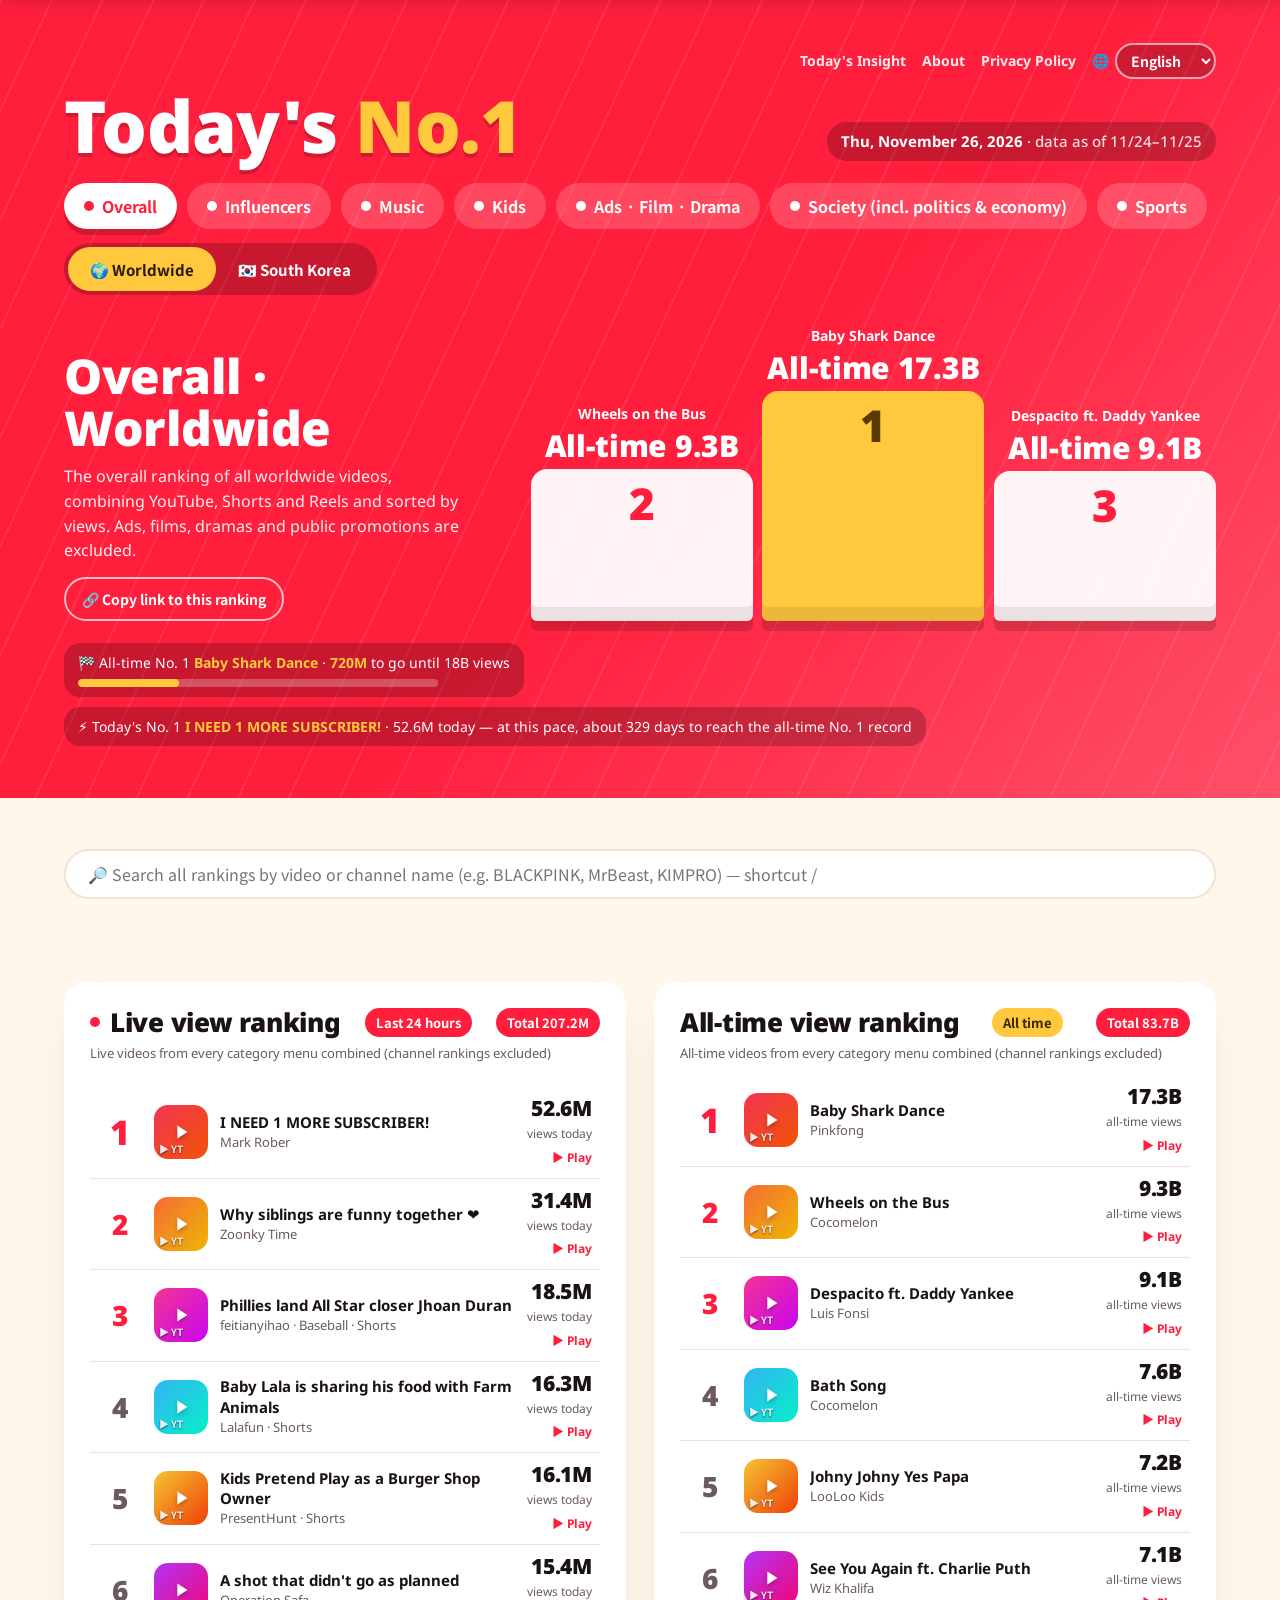
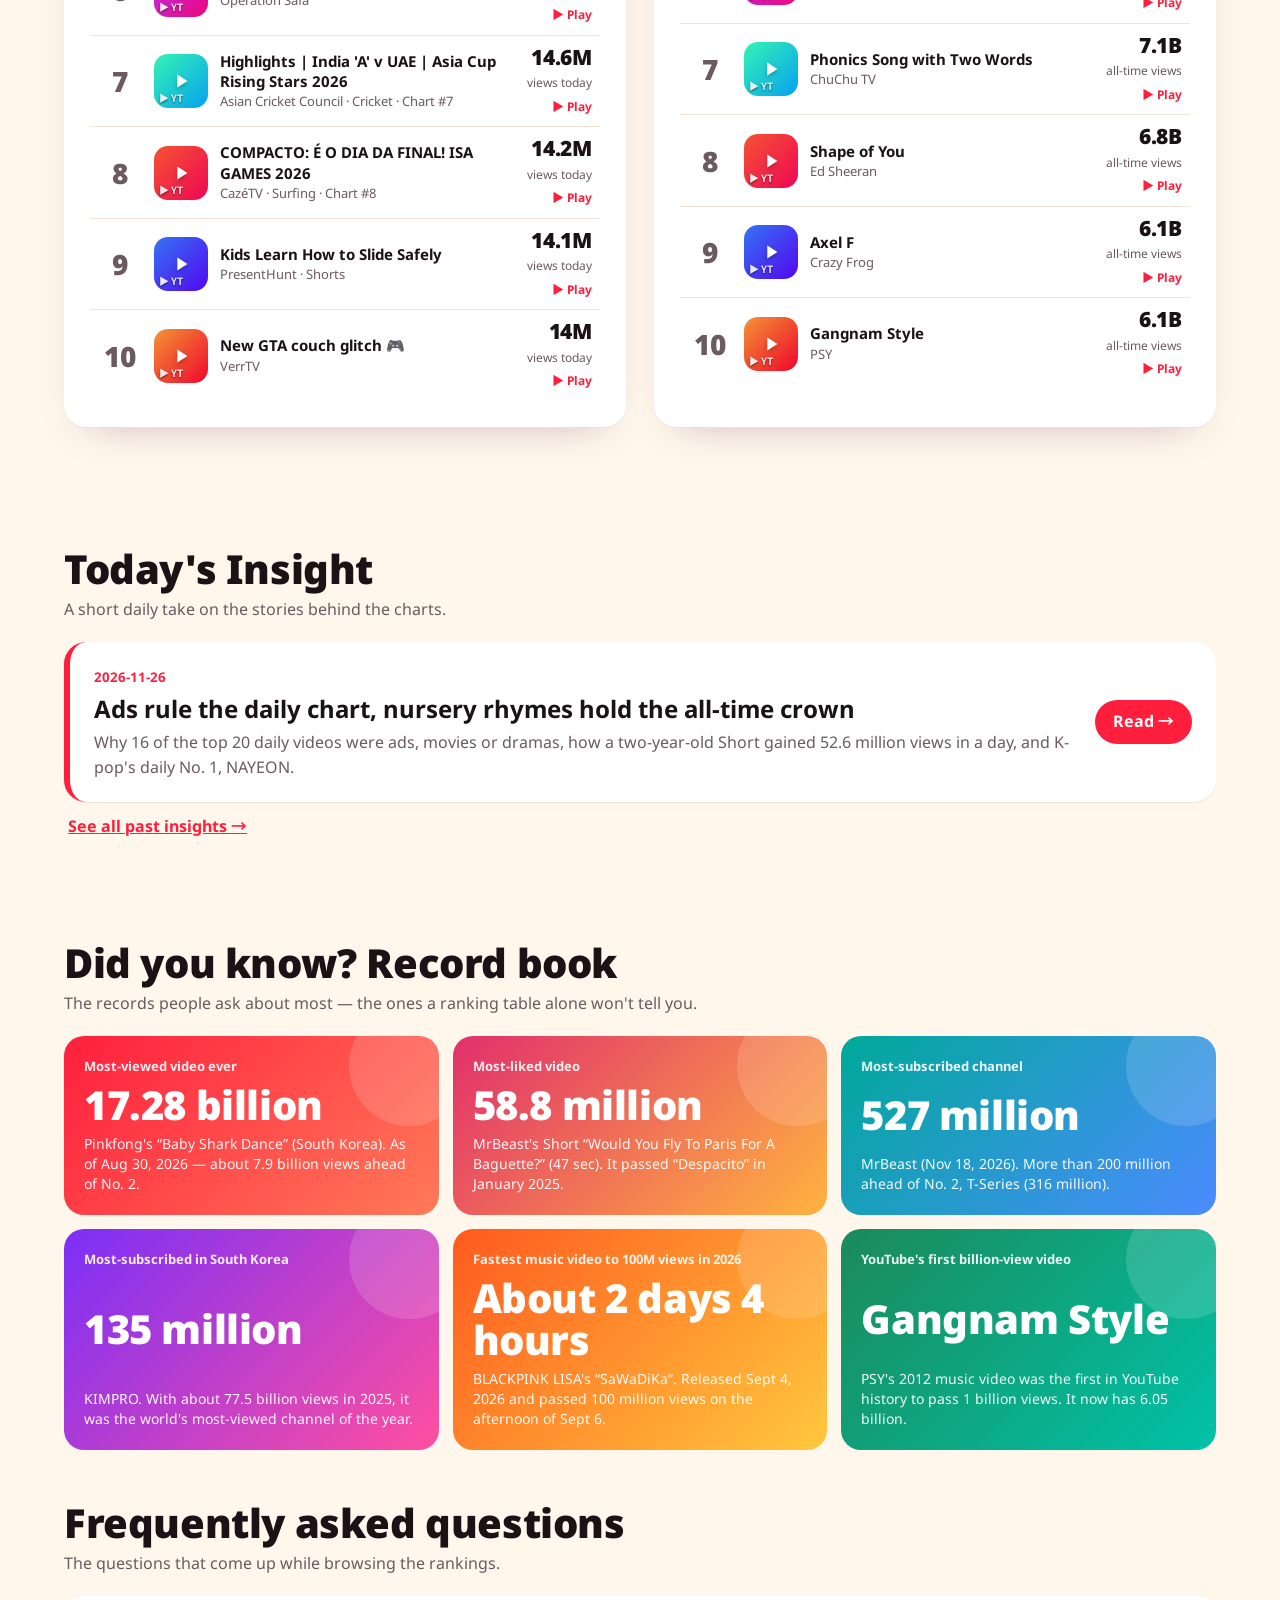
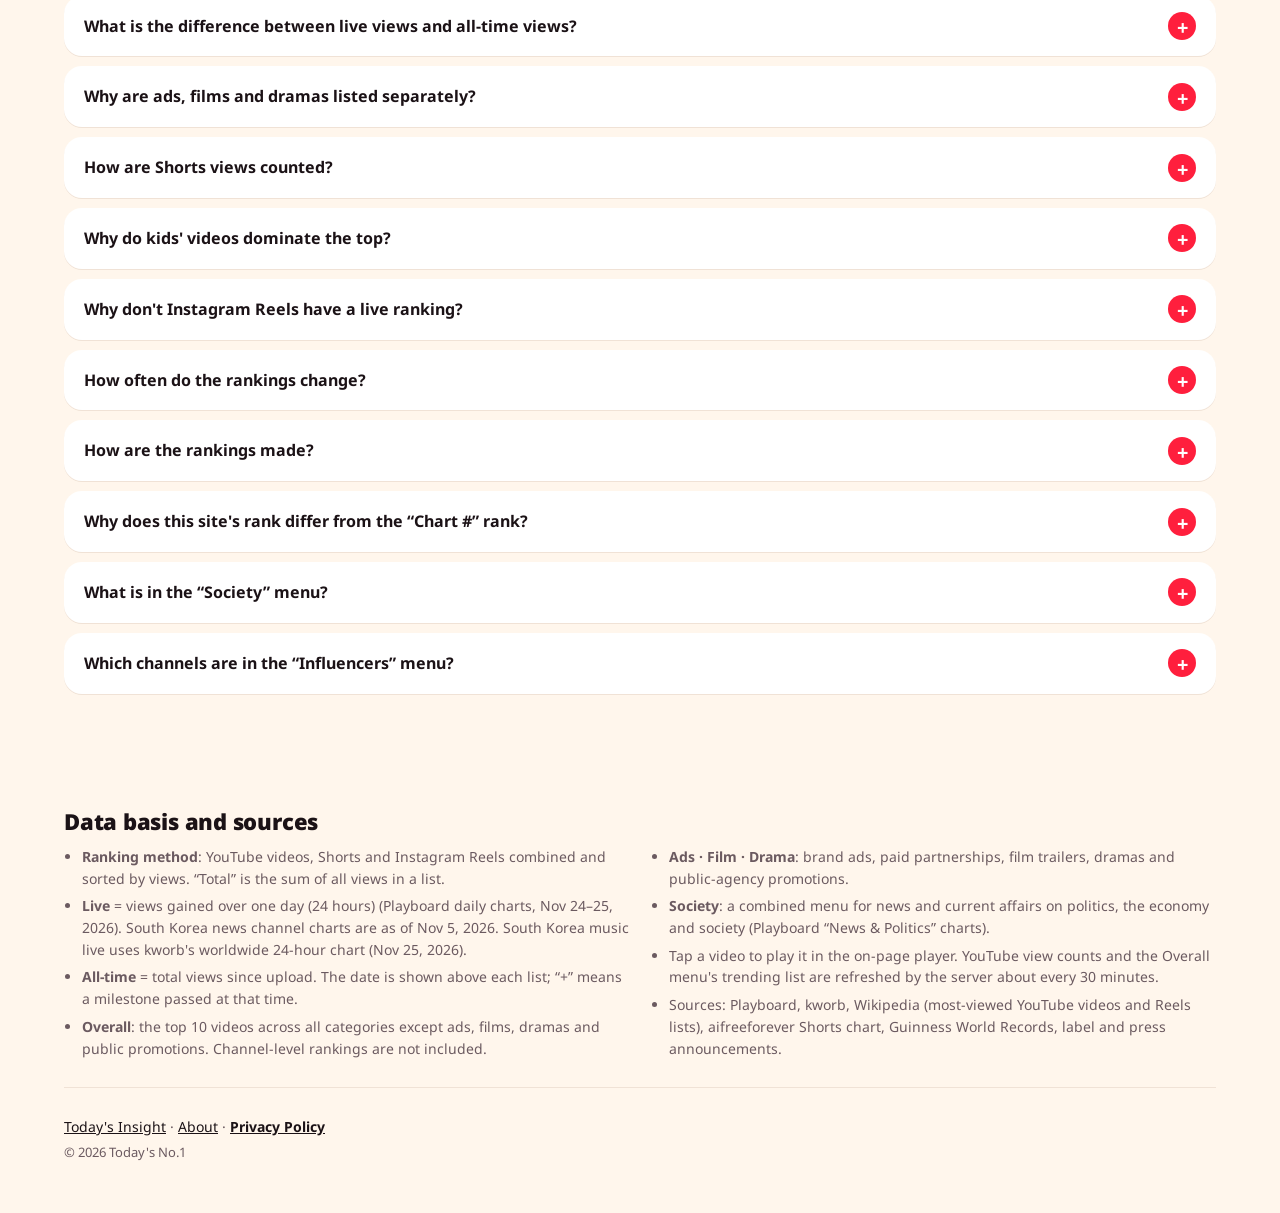
==== commit 1b32b61c: "안드로이드 앱 설치 안내 보완: 설치 창이 없을 때 크롬 메뉴 설치 방법 표시 Co-Authored-By: Claude Opus 5.5 <noreply@anthropic.com> " ====
--- a/index.html
+++ b/index.html
@@ -11,6 +11,8 @@
 <meta name="theme-color" content="#ff1f3d">
 <link rel="icon" type="image/png" sizes="32x32" href="icons/favicon-32.png">
 <link rel="manifest" href="manifest.webmanifest">
+<script>addEventListener("beforeinstallprompt",function(e){e.preventDefault();window.__bip=e});</script>
+
 <link rel="apple-touch-icon" href="icons/apple-touch-icon.png">
 <meta name="apple-mobile-web-app-capable" content="yes">
 <meta name="mobile-web-app-capable" content="yes">
@@ -694,12 +696,19 @@
  let dismissed=false;try{dismissed=localStorage.getItem("installNo")==="1"}catch(e){}
  let deferred=null;
  const isIOS=/iphone|ipad|ipod/i.test(navigator.userAgent)||(navigator.platform==="MacIntel"&&navigator.maxTouchPoints>1);
- addEventListener("beforeinstallprompt",e=>{e.preventDefault();deferred=e;ab.hidden=false;if(!dismissed&&!isStandalone())card.hidden=false});
+ const isAndroid=/android/i.test(navigator.userAgent);
+ const IOS_TXT="Safari 아래쪽 공유 버튼을 누른 뒤 ‘홈 화면에 추가’를 고르세요.",AND_TXT="크롬 오른쪽 위 ⋮ 메뉴를 누른 뒤 ‘앱 설치’ 또는 ‘홈 화면에 추가’를 고르세요.";
+ const showHint=k=>{txt.textContent=T(k);go.hidden=true;ab.hidden=false;card.hidden=false};
+ const gotPrompt=e=>{deferred=e;ab.hidden=false;go.hidden=false;txt.textContent=T("홈 화면에 추가해 앱처럼 쓰세요.");if(!dismissed&&!isStandalone())card.hidden=false};
+ if(window.__bip)gotPrompt(window.__bip);
+ addEventListener("beforeinstallprompt",e=>{e.preventDefault();gotPrompt(e)});
  const install=async()=>{if(deferred){deferred.prompt();try{await deferred.userChoice}catch(x){}deferred=null;card.hidden=true;ab.hidden=true}
-  else if(isIOS){txt.textContent=T("Safari 아래쪽 공유 버튼을 누른 뒤 ‘홈 화면에 추가’를 고르세요.");card.hidden=false;go.hidden=true}};
+  else if(isIOS)showHint(IOS_TXT);else showHint(AND_TXT)};
  go.addEventListener("click",install);ab.addEventListener("click",install);
  no.addEventListener("click",()=>{card.hidden=true;try{localStorage.setItem("installNo","1")}catch(e){}});
- if(isIOS&&!isStandalone()&&!dismissed&&root.classList.contains("app")){ab.hidden=false;card.hidden=false;txt.textContent=T("Safari 아래쪽 공유 버튼을 누른 뒤 ‘홈 화면에 추가’를 고르세요.");go.hidden=true}
+ if(isIOS&&!isStandalone()&&!dismissed&&root.classList.contains("app"))showHint(IOS_TXT);
+ // 안드로이드 크롬이 설치 창을 바로 주지 않을 때(첫 방문 등) 메뉴로 설치하는 방법을 알려 줍니다.
+ if(isAndroid&&!isStandalone()&&!dismissed)setTimeout(()=>{if(!deferred&&!isStandalone())showHint(AND_TXT)},4000);
  addEventListener("appinstalled",()=>{card.hidden=true;ab.hidden=true});
  // 오프라인 저장 (서비스 워커)
  if("serviceWorker" in navigator&&/^https?:$/.test(location.protocol)){try{navigator.serviceWorker.register("sw.js").catch(()=>{})}catch(e){}}
